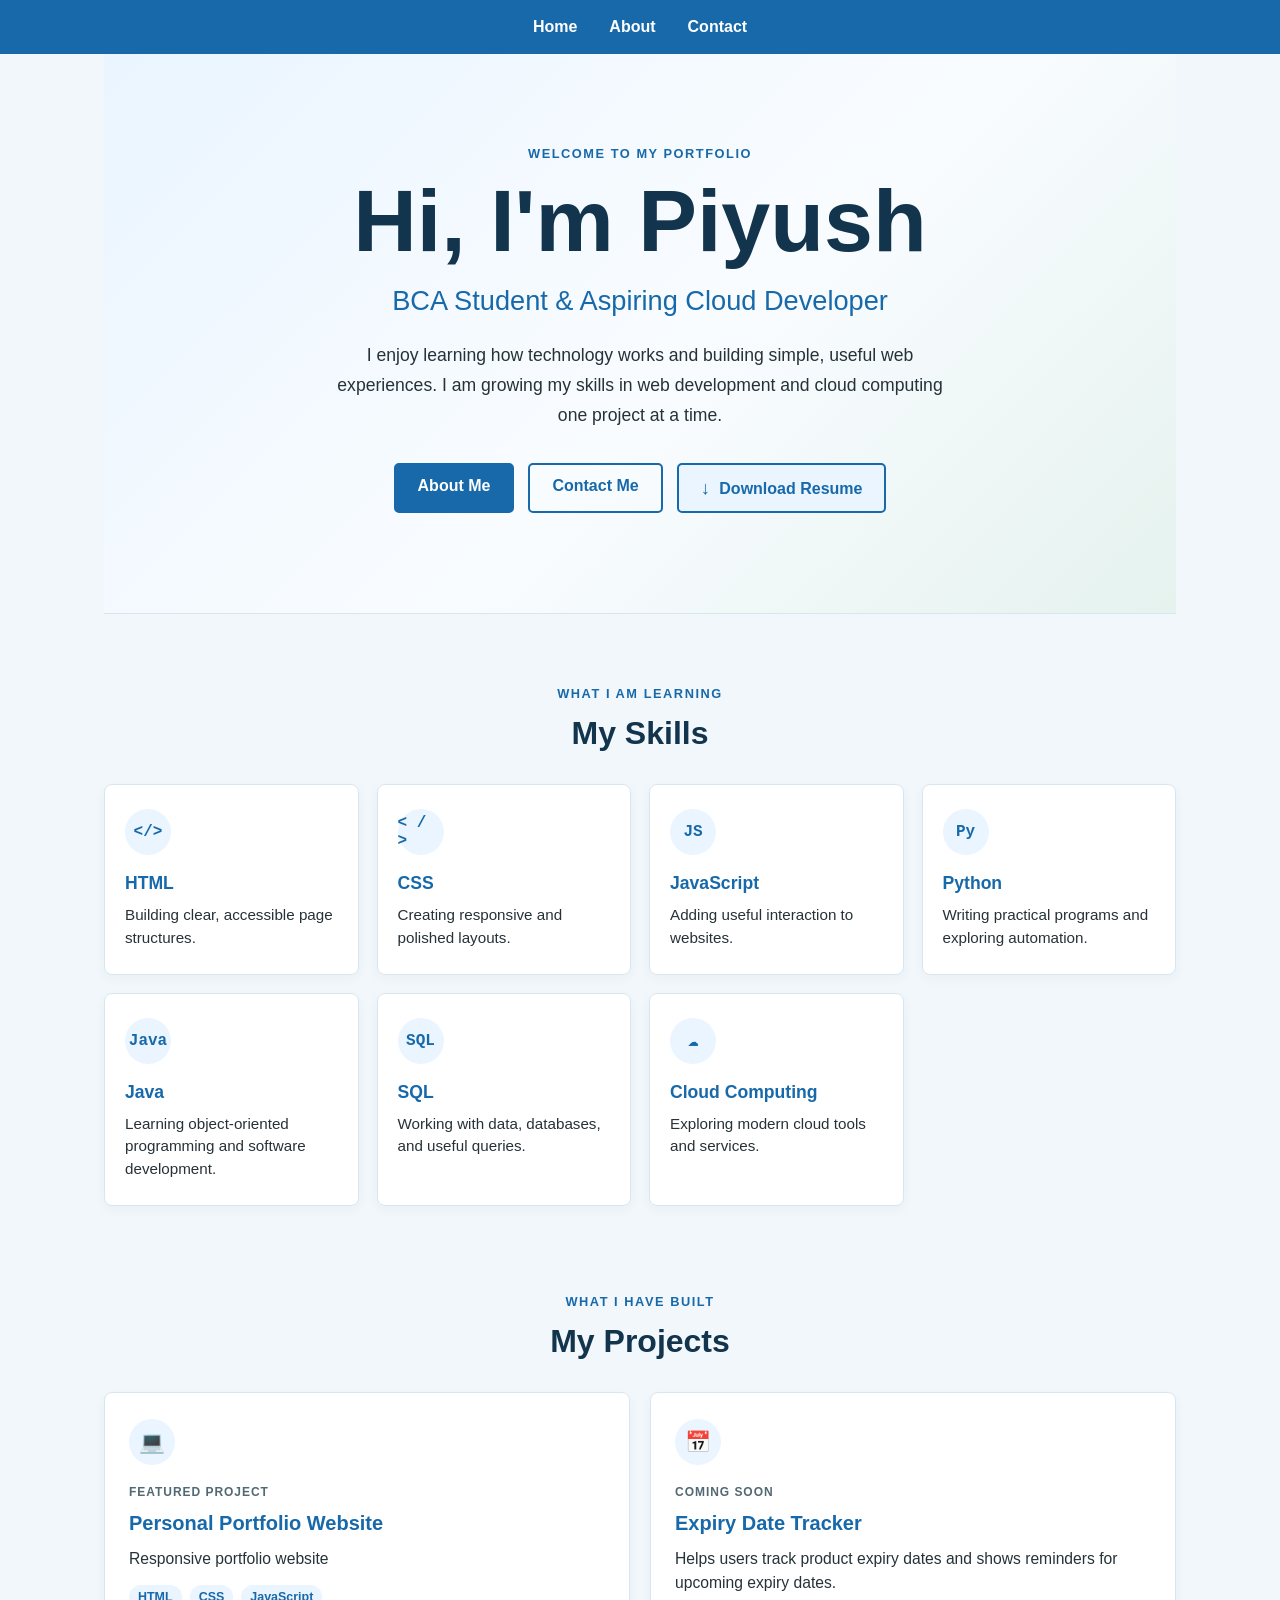
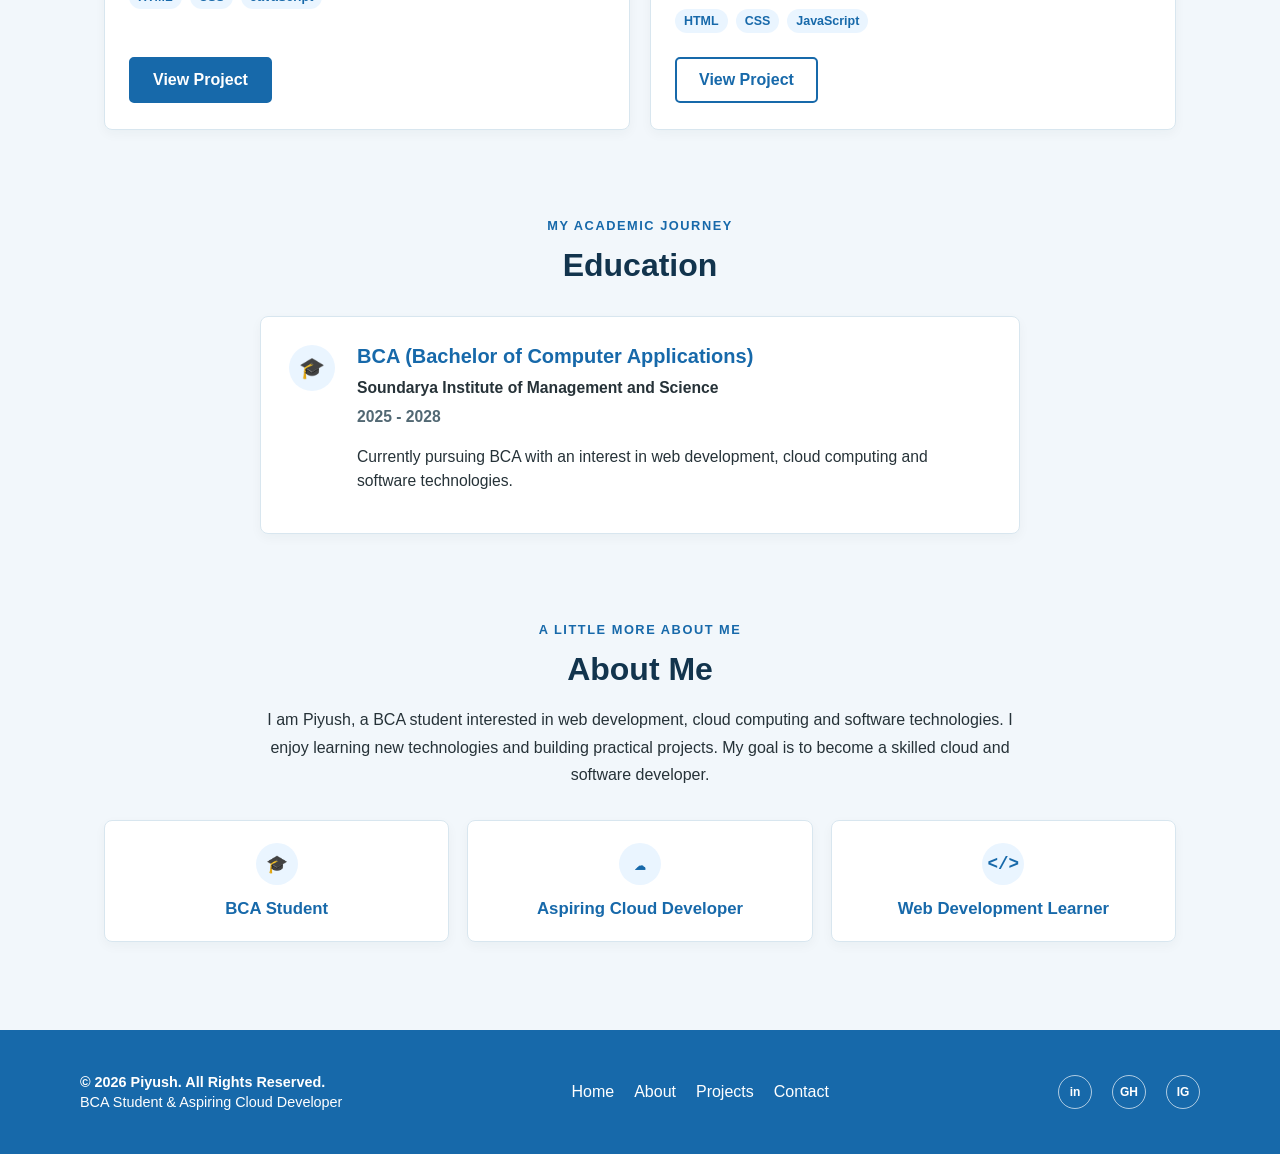
==== index.html @ 23864f01 "Add files via upload" ====
<!DOCTYPE html>
<html lang="en">
<head>
	<meta charset="UTF-8">
	<meta name="viewport" content="width=device-width, initial-scale=1.0">
	<title>Piyush | Cloud Developer</title>
	<link rel="stylesheet" href="style.css">
</head>
<body>
	<nav>
		<a href="index.html">Home</a>
		<a href="about.html">About</a>
		<a href="contact.html">Contact</a>
	</nav>

	<main>
		<section class="hero" aria-labelledby="hero-title">
			<div class="hero-content">
				<p class="eyebrow">Welcome to my portfolio</p>
				<h1 id="hero-title">Hi, I'm Piyush</h1>
				<h2>BCA Student &amp; Aspiring Cloud Developer</h2>
				<p class="intro">I enjoy learning how technology works and building simple, useful web experiences. I am growing my skills in web development and cloud computing one project at a time.</p>
				<div class="hero-actions">
					<a class="button button-primary" href="about.html">About Me</a>
					<a class="button button-secondary" href="contact.html">Contact Me</a>
					<a class="button button-resume" href="Piyush_Resume.pdf" download><span class="download-icon" aria-hidden="true">&#8595;</span> Download Resume</a>
				</div>
			</div>
		</section>

		<section class="skills" aria-labelledby="skills-title">
			<p class="eyebrow">What I am learning</p>
			<h2 id="skills-title">My Skills</h2>
			<div class="skills-grid">
				<div class="skill-card">
					<span class="skill-icon" aria-hidden="true">&lt;/&gt;</span>
					<h3>HTML</h3>
					<p>Building clear, accessible page structures.</p>
				</div>
				<div class="skill-card">
					<span class="skill-icon" aria-hidden="true">&lt; / &gt;</span>
					<h3>CSS</h3>
					<p>Creating responsive and polished layouts.</p>
				</div>
				<div class="skill-card">
					<span class="skill-icon" aria-hidden="true">JS</span>
					<h3>JavaScript</h3>
					<p>Adding useful interaction to websites.</p>
				</div>
				<div class="skill-card">
					<span class="skill-icon" aria-hidden="true">Py</span>
					<h3>Python</h3>
					<p>Writing practical programs and exploring automation.</p>
				</div>
				<div class="skill-card">
					<span class="skill-icon" aria-hidden="true">Java</span>
					<h3>Java</h3>
					<p>Learning object-oriented programming and software development.</p>
				</div>
				<div class="skill-card">
					<span class="skill-icon" aria-hidden="true">SQL</span>
					<h3>SQL</h3>
					<p>Working with data, databases, and useful queries.</p>
				</div>
				<div class="skill-card">
					<span class="skill-icon" aria-hidden="true">&#9729;</span>
					<h3>Cloud Computing</h3>
					<p>Exploring modern cloud tools and services.</p>
				</div>
			</div>
		</section>

		<section class="projects" aria-labelledby="projects-title">
			<p class="eyebrow">What I have built</p>
			<h2 id="projects-title">My Projects</h2>
			<div class="projects-grid">
				<article class="project-card">
					<div>
						<span class="project-icon" aria-hidden="true">&#128187;</span>
						<p class="project-label">Featured project</p>
						<h3>Personal Portfolio Website</h3>
						<p>Responsive portfolio website</p>
						<div class="project-tech" aria-label="Technologies used">
							<span>HTML</span>
							<span>CSS</span>
							<span>JavaScript</span>
						</div>
					</div>
					<button class="project-button button button-primary" type="button">View Project</button>
				</article>

				<article class="project-card">
					<div>
						<span class="project-icon" aria-hidden="true">&#128197;</span>
						<p class="project-label">Coming soon</p>
						<h3>Expiry Date Tracker</h3>
						<p>Helps users track product expiry dates and shows reminders for upcoming expiry dates.</p>
						<div class="project-tech" aria-label="Planned technologies">
							<span>HTML</span>
							<span>CSS</span>
							<span>JavaScript</span>
						</div>
					</div>
					<button class="project-button button button-secondary" type="button">View Project</button>
				</article>
			</div>
		</section>

		<section class="education" aria-labelledby="education-title">
			<p class="eyebrow">My academic journey</p>
			<h2 id="education-title">Education</h2>
			<article class="education-card">
				<span class="education-icon" aria-hidden="true">&#127891;</span>
				<div class="education-details">
					<h3>BCA (Bachelor of Computer Applications)</h3>
					<p class="education-institute">Soundarya Institute of Management and Science</p>
					<p class="education-years">2025 - 2028</p>
					<p>Currently pursuing BCA with an interest in web development, cloud computing and software technologies.</p>
				</div>
			</article>
		</section>

		<section class="about-section" aria-labelledby="about-title">
			<p class="eyebrow">A little more about me</p>
			<h2 id="about-title">About Me</h2>
			<p class="about-description">I am Piyush, a BCA student interested in web development, cloud computing and software technologies. I enjoy learning new technologies and building practical projects. My goal is to become a skilled cloud and software developer.</p>
			<div class="about-grid">
				<article class="about-card">
					<span class="about-icon" aria-hidden="true">&#127891;</span>
					<h3>BCA Student</h3>
				</article>
				<article class="about-card">
					<span class="about-icon" aria-hidden="true">&#9729;</span>
					<h3>Aspiring Cloud Developer</h3>
				</article>
				<article class="about-card">
					<span class="about-icon" aria-hidden="true">&lt;/&gt;</span>
					<h3>Web Development Learner</h3>
				</article>
			</div>
		</section>
	</main>
	<footer class="site-footer">
		<div class="footer-content">
			<div class="footer-intro">
				<p class="footer-copyright">&copy; 2026 Piyush. All Rights Reserved.</p>
				<p>BCA Student &amp; Aspiring Cloud Developer</p>
			</div>
			<div class="footer-links">
				<a href="index.html">Home</a>
				<a href="about.html">About</a>
				<a href="index.html#projects-title">Projects</a>
				<a href="contact.html">Contact</a>
			</div>
			<div class="social-links" aria-label="Social links">
				<a href="https://www.linkedin.com/in/piyush-kumar-singh-a8b28a37a?utm_source=share_via&amp;utm_content=profile&amp;utm_medium=member_android" target="_blank" rel="noopener noreferrer" aria-label="LinkedIn">in</a>
				<a href="https://github.com/" target="_blank" rel="noopener noreferrer" aria-label="GitHub">GH</a>
				<a href="https://www.instagram.com/" target="_blank" rel="noopener noreferrer" aria-label="Instagram">IG</a>
			</div>
		</div>
	</footer>
	<script src="script.js"></script>
</body>
</html>
---- style.css ----
*,
*::before,
*::after {
	box-sizing: border-box;
}

body {
	margin: 0;
	min-height: 100vh;
	overflow-x: hidden;
	background-color: #f2f7fb;
	font-family: Arial, sans-serif;
	color: #263238;
	text-align: center;
}

nav {
	display: flex;
	flex-wrap: wrap;
	justify-content: center;
	gap: 32px;
	padding: 18px;
	background-color: #1769aa;
}

nav a {
	color: white;
	text-decoration: none;
	font-weight: bold;
}

nav a:hover {
	text-decoration: underline;
}

h1 {
	margin-bottom: 12px;
	color: #1769aa;
	font-size: 2.2rem;
}

p {
	margin-bottom: 24px;
	font-size: 1.1rem;
}

button {
	padding: 10px 20px;
	border: none;
	border-radius: 5px;
	background-color: #1769aa;
	color: white;
	font-size: 1rem;
	cursor: pointer;
}

button:hover {
	background-color: #0d4f82;
}

main {
	max-width: 1120px;
	margin: 0 auto;
	padding: 0 24px;
}

.hero {
	box-sizing: border-box;
	min-height: 560px;
	display: flex;
	align-items: center;
	justify-content: center;
	padding: 72px 24px 80px;
	background: linear-gradient(135deg, #eaf5ff 0%, #f9fcff 55%, #e5f2ee 100%);
	border-bottom: 1px solid #d8e6ef;
	animation: fade-in 700ms ease-out both;
}

.hero-content {
	width: 100%;
	max-width: 760px;
}

.eyebrow {
	margin: 0 0 14px;
	color: #1769aa;
	font-size: 0.8rem;
	font-weight: bold;
	letter-spacing: 0.12em;
	text-transform: uppercase;
}

.hero h1 {
	margin: 0;
	color: #12344d;
	font-size: clamp(2.8rem, 7vw, 5.5rem);
	line-height: 1.05;
}

.hero h2 {
	margin: 18px 0 0;
	color: #1769aa;
	font-size: clamp(1.2rem, 2.5vw, 1.7rem);
	font-weight: normal;
}

.hero .intro {
	max-width: 620px;
	margin: 24px auto 0;
	font-size: 1.1rem;
	line-height: 1.7;
}

.hero-actions {
	display: flex;
	justify-content: center;
	gap: 14px;
	margin-top: 32px;
}

.button {
	display: inline-block;
	padding: 12px 22px;
	border: 2px solid #1769aa;
	border-radius: 5px;
	font-size: 1rem;
	font-weight: bold;
	text-decoration: none;
	transition: background-color 180ms ease, color 180ms ease, transform 180ms ease;
}

.button:hover {
	transform: translateY(-3px);
}

.button-primary {
	background-color: #1769aa;
	color: white;
}

.button-primary:hover {
	background-color: #0d4f82;
}

.button-secondary {
	background-color: transparent;
	color: #1769aa;
}

.button-secondary:hover {
	background-color: #1769aa;
	color: white;
}

.button-resume {
	background-color: #eaf5ff;
	color: #1769aa;
}

.button-resume:hover {
	background-color: #d5eafa;
}

.download-icon {
	margin-right: 5px;
	font-size: 1.15rem;
}

.skills {
	padding: 72px 0 88px;
	animation: fade-in 700ms 150ms ease-out both;
}

.skills > .eyebrow,
.skills > h2 {
	text-align: center;
}

.skills h2 {
	margin: 0 0 32px;
	color: #12344d;
	font-size: 2rem;
}

.skills-grid {
	display: grid;
	grid-template-columns: repeat(auto-fit, minmax(210px, 1fr));
	gap: 18px;
}

.skill-card {
	min-height: 190px;
	padding: 24px 20px;
	background-color: white;
	border: 1px solid #d8e6ef;
	border-radius: 8px;
	text-align: left;
	box-shadow: 0 4px 12px rgba(38, 50, 56, 0.04);
	transition: transform 180ms ease, box-shadow 180ms ease, border-color 180ms ease;
}

.skill-card:hover {
	transform: translateY(-5px);
	box-shadow: 0 10px 24px rgba(38, 50, 56, 0.1);
	border-color: #8bb9d6;
}

.skill-card:focus-within {
	outline: 3px solid rgba(23, 105, 170, 0.2);
	outline-offset: 3px;
}

.skill-icon {
	display: inline-flex;
	align-items: center;
	justify-content: center;
	width: 46px;
	height: 46px;
	margin-bottom: 18px;
	border-radius: 50%;
	background-color: #eaf5ff;
	color: #1769aa;
	font-family: monospace;
	font-size: 1rem;
	font-weight: bold;
}

.skill-card h3 {
	margin: 0 0 10px;
	color: #1769aa;
	font-size: 1.1rem;
}

.skill-card p {
	margin: 0;
	font-size: 0.95rem;
	line-height: 1.5;
}

.projects {
	padding: 0 0 88px;
	animation: fade-in 700ms 300ms ease-out both;
}

.projects > .eyebrow,
.projects > h2 {
	text-align: center;
}

.projects h2 {
	margin: 0 0 32px;
	color: #12344d;
	font-size: 2rem;
}

.projects-grid {
	display: grid;
	grid-template-columns: repeat(auto-fit, minmax(280px, 1fr));
	gap: 20px;
}

.project-card {
	display: flex;
	min-height: 290px;
	box-sizing: border-box;
	flex-direction: column;
	justify-content: space-between;
	padding: 26px 24px;
	background-color: white;
	border: 1px solid #d8e6ef;
	border-radius: 8px;
	text-align: left;
	box-shadow: 0 4px 12px rgba(38, 50, 56, 0.04);
	transition: transform 180ms ease, box-shadow 180ms ease, border-color 180ms ease;
}

.project-card:hover {
	transform: translateY(-5px);
	box-shadow: 0 10px 24px rgba(38, 50, 56, 0.1);
	border-color: #8bb9d6;
}

.project-icon {
	display: inline-flex;
	align-items: center;
	justify-content: center;
	width: 46px;
	height: 46px;
	margin-bottom: 18px;
	border-radius: 50%;
	background-color: #eaf5ff;
	font-size: 1.3rem;
}

.project-label {
	margin: 0 0 10px !important;
	color: #526873;
	font-size: 0.75rem !important;
	font-weight: bold;
	letter-spacing: 0.08em;
	text-transform: uppercase;
}

.project-card h3 {
	margin: 0 0 12px;
	color: #1769aa;
	font-size: 1.25rem;
}

.project-card p {
	margin: 0 0 14px;
	font-size: 0.98rem;
	line-height: 1.55;
}

.project-card .project-tech {
	display: flex;
	flex-wrap: wrap;
	gap: 8px;
	margin: 0 0 24px;
}

.project-tech span {
	padding: 5px 9px;
	background-color: #eaf5ff;
	border-radius: 999px;
	color: #1769aa;
	font-size: 0.78rem;
	font-weight: bold;
}

.project-button {
	align-self: flex-start;
}

.project-button.button-secondary:hover {
	background-color: #1769aa;
	color: white;
}

.education {
	padding: 0 0 88px;
	animation: fade-in 700ms 450ms ease-out both;
}

.education > .eyebrow,
.education > h2 {
	text-align: center;
}

.education h2 {
	margin: 0 0 32px;
	color: #12344d;
	font-size: 2rem;
}

.education-card {
	display: flex;
	align-items: flex-start;
	gap: 22px;
	box-sizing: border-box;
	width: min(100%, 760px);
	margin: 0 auto;
	padding: 28px;
	background-color: white;
	border: 1px solid #d8e6ef;
	border-radius: 8px;
	text-align: left;
	box-shadow: 0 4px 12px rgba(38, 50, 56, 0.04);
	transition: transform 180ms ease, box-shadow 180ms ease, border-color 180ms ease;
}

.education-card:hover {
	transform: translateY(-5px);
	box-shadow: 0 10px 24px rgba(38, 50, 56, 0.1);
	border-color: #8bb9d6;
}

.education-icon {
	display: inline-flex;
	align-items: center;
	justify-content: center;
	flex: 0 0 46px;
	width: 46px;
	height: 46px;
	border-radius: 50%;
	background-color: #eaf5ff;
	font-size: 1.3rem;
}

.education-card h3 {
	margin: 0 0 8px;
	color: #1769aa;
	font-size: 1.25rem;
}

.education-card p {
	margin: 0 0 12px;
	font-size: 0.98rem;
	line-height: 1.55;
}

.education-card .education-institute {
	margin-bottom: 4px;
	font-weight: bold;
}

.education-card .education-years {
	margin-bottom: 16px;
	color: #526873;
	font-weight: bold;
}

.about-section {
	padding: 0 0 88px;
	animation: fade-in 700ms 600ms ease-out both;
}

.about-section > .eyebrow,
.about-section > h2 {
	text-align: center;
}

.about-section h2 {
	margin: 0 0 18px;
	color: #12344d;
	font-size: 2rem;
}

.about-description {
	max-width: 780px;
	margin: 0 auto 32px;
	font-size: 1rem;
	line-height: 1.7;
	text-align: center;
}

.about-grid {
	display: grid;
	grid-template-columns: repeat(3, 1fr);
	gap: 18px;
}

.about-card {
	padding: 22px 20px;
	background-color: white;
	border: 1px solid #d8e6ef;
	border-radius: 8px;
	text-align: center;
	box-shadow: 0 4px 12px rgba(38, 50, 56, 0.04);
	transition: transform 180ms ease, box-shadow 180ms ease, border-color 180ms ease;
}

.about-card:hover {
	transform: translateY(-4px);
	box-shadow: 0 10px 24px rgba(38, 50, 56, 0.1);
	border-color: #8bb9d6;
}

.about-icon {
	display: inline-flex;
	align-items: center;
	justify-content: center;
	width: 42px;
	height: 42px;
	margin-bottom: 14px;
	border-radius: 50%;
	background-color: #eaf5ff;
	color: #1769aa;
	font-family: monospace;
	font-size: 1.1rem;
	font-weight: bold;
}

.about-card h3 {
	margin: 0;
	color: #1769aa;
	font-size: 1.05rem;
}

@keyframes fade-in {
	from {
		opacity: 0;
		transform: translateY(18px);
	}
	to {
		opacity: 1;
		transform: translateY(0);
	}
}

.contact-form {
	box-sizing: border-box;
	width: min(90%, 500px);
	margin: 0 auto 40px;
	padding: 24px;
	background-color: white;
	border-radius: 8px;
	text-align: left;
}

.form-field {
	margin-bottom: 18px;
}

label {
	display: block;
	margin-bottom: 6px;
	font-weight: bold;
}

input,
textarea {
	box-sizing: border-box;
	width: 100%;
	padding: 10px;
	border: 1px solid #b8c7d1;
	border-radius: 4px;
	font: inherit;
}

textarea {
	resize: vertical;
}

.contact-form button {
	width: 100%;
}

.form-message {
	margin: 16px 0 0;
	font-size: 0.95rem;
	line-height: 1.4;
}

.form-error {
	color: #b42318;
}

.form-success {
	color: #18794e;
}

.expiry-main {
	padding-top: 56px;
	padding-bottom: 72px;
}

.expiry-header {
	margin-bottom: 28px;
	text-align: center;
}

.expiry-header h1 {
	margin-bottom: 10px;
}

.expiry-header p {
	margin-bottom: 0;
}

.expiry-dashboard {
	display: grid;
	grid-template-columns: repeat(3, 1fr);
	gap: 16px;
	margin-bottom: 28px;
}

.dashboard-card {
	display: flex;
	min-height: 100px;
	box-sizing: border-box;
	flex-direction: column;
	justify-content: center;
	padding: 18px;
	background-color: white;
	border: 1px solid #b8dfc9;
	border-radius: 8px;
	text-align: left;
	box-shadow: 0 4px 12px rgba(38, 50, 56, 0.04);
}

.dashboard-label {
	margin-bottom: 8px;
	color: #526873;
	font-size: 0.9rem;
	font-weight: bold;
}

.dashboard-card strong {
	color: #18794e;
	font-size: 2rem;
}

.dashboard-soon {
	border-color: #f0c78c;
}

.dashboard-soon strong {
	color: #a15c00;
}

.dashboard-expired {
	border-color: #efb2ad;
}

.dashboard-expired strong {
	color: #b42318;
}

.expiry-form {
	margin-bottom: 34px;
}

.expiry-list {
	display: grid;
	gap: 16px;
}

#productList {
	display: grid;
	gap: 16px;
}

.expiry-list h2 {
	margin: 0;
	color: #12344d;
	font-size: 1.5rem;
	text-align: left;
}

.list-heading {
	display: flex;
	align-items: center;
	justify-content: space-between;
	gap: 18px;
	margin-bottom: 16px;
}

.search-label {
	position: absolute;
	width: 1px;
	height: 1px;
	overflow: hidden;
	clip: rect(0, 0, 0, 0);
	white-space: nowrap;
}

.product-search {
	width: min(100%, 280px);
	padding: 10px 12px;
	border: 1px solid #b8c7d1;
	border-radius: 4px;
	font: inherit;
}

.product-search:focus {
	border-color: #1769aa;
	outline: 3px solid rgba(23, 105, 170, 0.15);
}

.expiry-item {
	display: flex;
	align-items: center;
	justify-content: space-between;
	gap: 18px;
	padding: 20px;
	background-color: white;
	border: 1px solid #d8e6ef;
	border-radius: 8px;
	text-align: left;
	box-shadow: 0 4px 12px rgba(38, 50, 56, 0.04);
}

.expiry-item h3 {
	margin: 0 0 8px;
	color: #1769aa;
	font-size: 1.1rem;
}

.expiry-details {
	min-width: 0;
}

.expiry-item p {
	margin: 0;
	font-size: 0.95rem;
}

.expiry-item .days-remaining {
	margin-top: 6px;
	color: #526873;
	font-size: 0.9rem;
}

.expiry-status {
	margin-left: auto !important;
	padding: 6px 10px;
	border-radius: 999px;
	font-weight: bold;
	white-space: nowrap;
}

.status-safe {
	background-color: #e4f5eb;
	color: #18794e;
}

.status-soon {
	background-color: #fff1d9;
	color: #a15c00;
}

.status-expired {
	background-color: #fff1f0;
	color: #b42318;
}

.delete-button {
	padding: 8px 12px;
	background-color: transparent;
	border: 1px solid #b42318;
	border-radius: 4px;
	color: #b42318;
	font-size: 0.9rem;
	cursor: pointer;
}

.delete-button:hover {
	background-color: #fff1f0;
}

.empty-list {
	padding: 20px;
	background-color: white;
	border: 1px dashed #b8c7d1;
	border-radius: 8px;
}

.site-footer {
	padding: 40px 24px;
	background-color: #1769aa;
	color: white;
	text-align: center;
}

.footer-content {
	display: flex;
	max-width: 1120px;
	margin: 0 auto;
	align-items: center;
	justify-content: space-between;
	gap: 28px;
}

.footer-intro {
	text-align: left;
}

.footer-intro p {
	margin: 4px 0;
	font-size: 0.9rem;
}

.footer-copyright {
	font-weight: bold;
}

.footer-links,
.social-links {
	display: flex;
	flex-wrap: wrap;
	align-items: center;
	justify-content: center;
	gap: 20px;
}

.site-footer a {
	color: white;
	text-decoration: none;
	transition: color 180ms ease, opacity 180ms ease, transform 180ms ease;
}

.site-footer a:hover {
	color: #cce8fa;
	opacity: 0.85;
	transform: translateY(-2px);
}

.social-links a {
	display: inline-flex;
	width: 34px;
	height: 34px;
	align-items: center;
	justify-content: center;
	border: 1px solid rgba(255, 255, 255, 0.65);
	border-radius: 50%;
	font-size: 0.75rem;
	font-weight: bold;
}

@media (max-width: 900px) {
	main {
		padding-right: 20px;
		padding-left: 20px;
	}

	.hero {
		min-height: 500px;
		padding-top: 64px;
		padding-bottom: 68px;
	}

	.skills-grid,
	.about-grid {
		grid-template-columns: repeat(2, minmax(0, 1fr));
	}

	.projects-grid {
		grid-template-columns: repeat(2, minmax(0, 1fr));
	}

	.footer-content {
		flex-wrap: wrap;
		justify-content: center;
	}

	.footer-intro {
		width: 100%;
		text-align: center;
	}
}

@media (max-width: 600px) {
	nav {
	gap: 10px 18px;
	padding: 14px 16px;
	}

	main {
		padding: 0 16px;
	}

	h1 {
		font-size: 1.9rem;
	}

	p {
		font-size: 1rem;
	}

	.hero {
		min-height: 500px;
		padding: 56px 16px 64px;
	}

	.hero h1 {
		font-size: clamp(2rem, 10vw, 3rem);
		white-space: nowrap;
	}

	.hero h2 {
		font-size: 1.15rem;
		line-height: 1.4;
	}

	.hero .intro {
		font-size: 1rem;
		line-height: 1.6;
	}

	.hero-actions {
		flex-direction: column;
		align-items: stretch;
	}

	.hero-actions .button {
		width: 100%;
	}

	.skills {
		padding: 56px 0 64px;
	}

	.skills-grid {
		grid-template-columns: 1fr;
	}

	.projects {
		padding-bottom: 64px;
	}

	.projects-grid {
		grid-template-columns: 1fr;
	}

	.project-card,
	.education-card,
	.about-card {
		padding: 22px 18px;
	}

	.education {
		padding-bottom: 64px;
	}

	.education-card {
		flex-direction: column;
		gap: 16px;
		padding: 22px;
	}

	.about-section {
		padding-bottom: 64px;
	}

	.about-grid {
		grid-template-columns: 1fr;
	}

	.site-footer {
		padding: 32px 18px;
	}

	.footer-content {
		flex-direction: column;
		gap: 22px;
	}

	.footer-intro {
		text-align: center;
	}

	.footer-links {
		flex-wrap: wrap;
		gap: 14px 20px;
	}

	.contact-form {
	padding: 18px;
	}

	.expiry-dashboard {
		grid-template-columns: 1fr;
	}

	.expiry-main {
		padding-top: 40px;
		padding-bottom: 56px;
	}

	.expiry-item {
		align-items: flex-start;
		flex-direction: column;
		gap: 12px;
	}

	.list-heading {
		align-items: stretch;
		flex-direction: column;
		gap: 12px;
	}

	.product-search {
		width: 100%;
	}

	.footer-links,
	.social-links {
		gap: 14px 18px;
	}

	.expiry-status {
		margin-left: 0 !important;
	}

	.delete-button {
		width: 100%;
	}
}
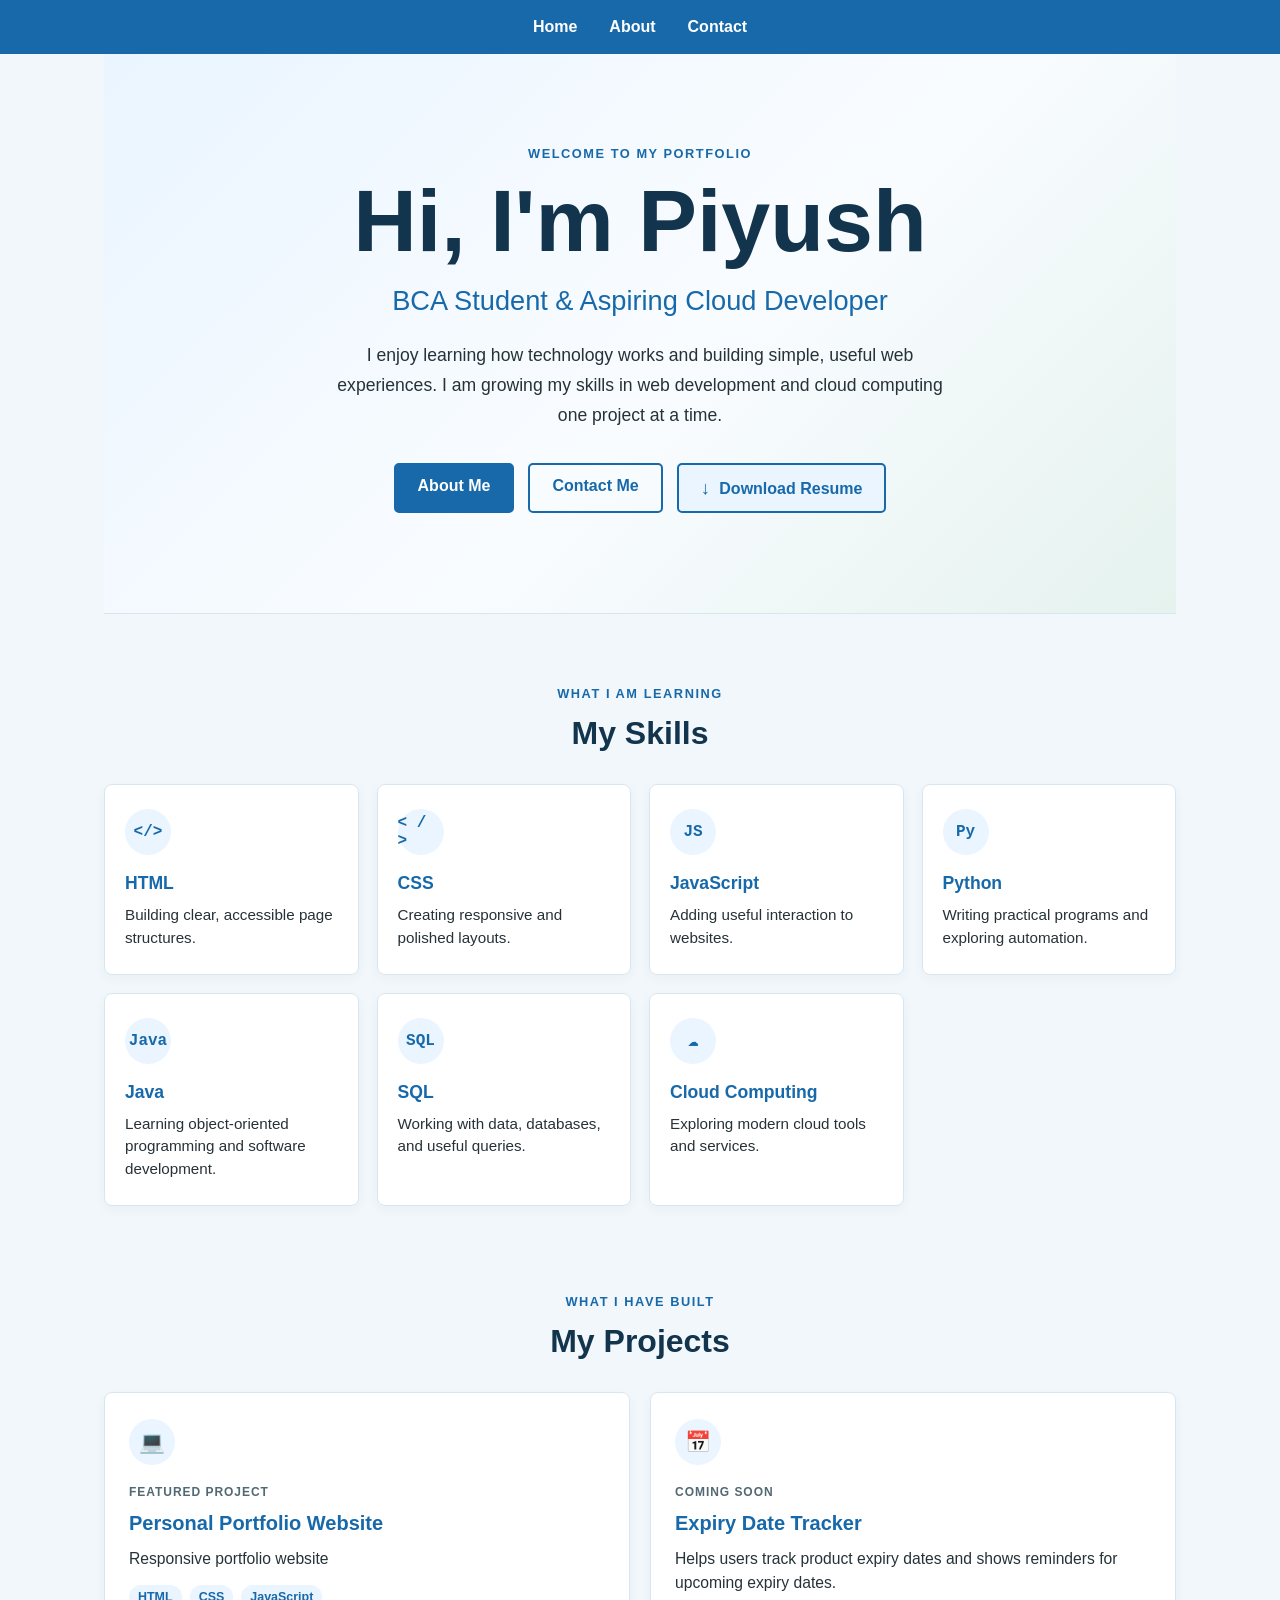
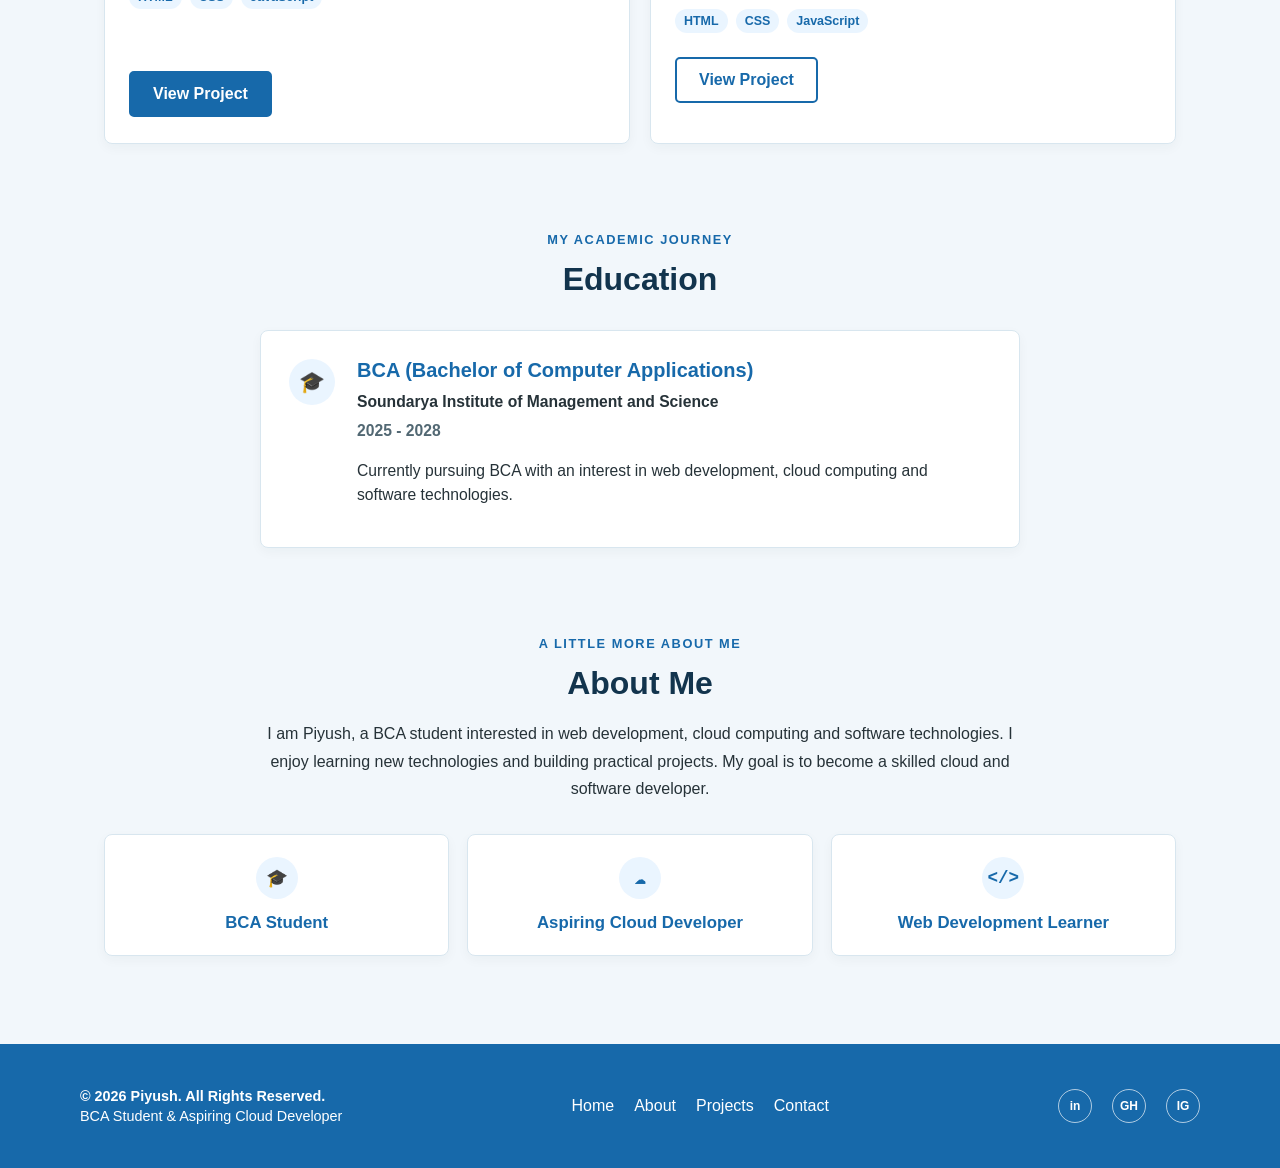
==== commit 0db7b828: "Add files via upload" ====
--- a/index.html
+++ b/index.html
@@ -86,7 +86,7 @@
 							<span>JavaScript</span>
 						</div>
 					</div>
-					<button class="project-button button button-primary" type="button">View Project</button>
+					<a class="project-button button button-primary" href="https://piyushkrsingh99317-beep.github.io/Piyush-portfolio/" target="_blank" rel="noopener noreferrer">View Project</a>
 				</article>
 
 				<article class="project-card">
@@ -101,7 +101,8 @@
 							<span>JavaScript</span>
 						</div>
 					</div>
-					<button class="project-button button button-secondary" type="button">View Project</button>
+					<button id="trackerButton" class="project-button button button-secondary" type="button">View Project</button>
+					<p id="trackerMessage" class="form-message project-message" role="status" aria-live="polite"></p>
 				</article>
 			</div>
 		</section>
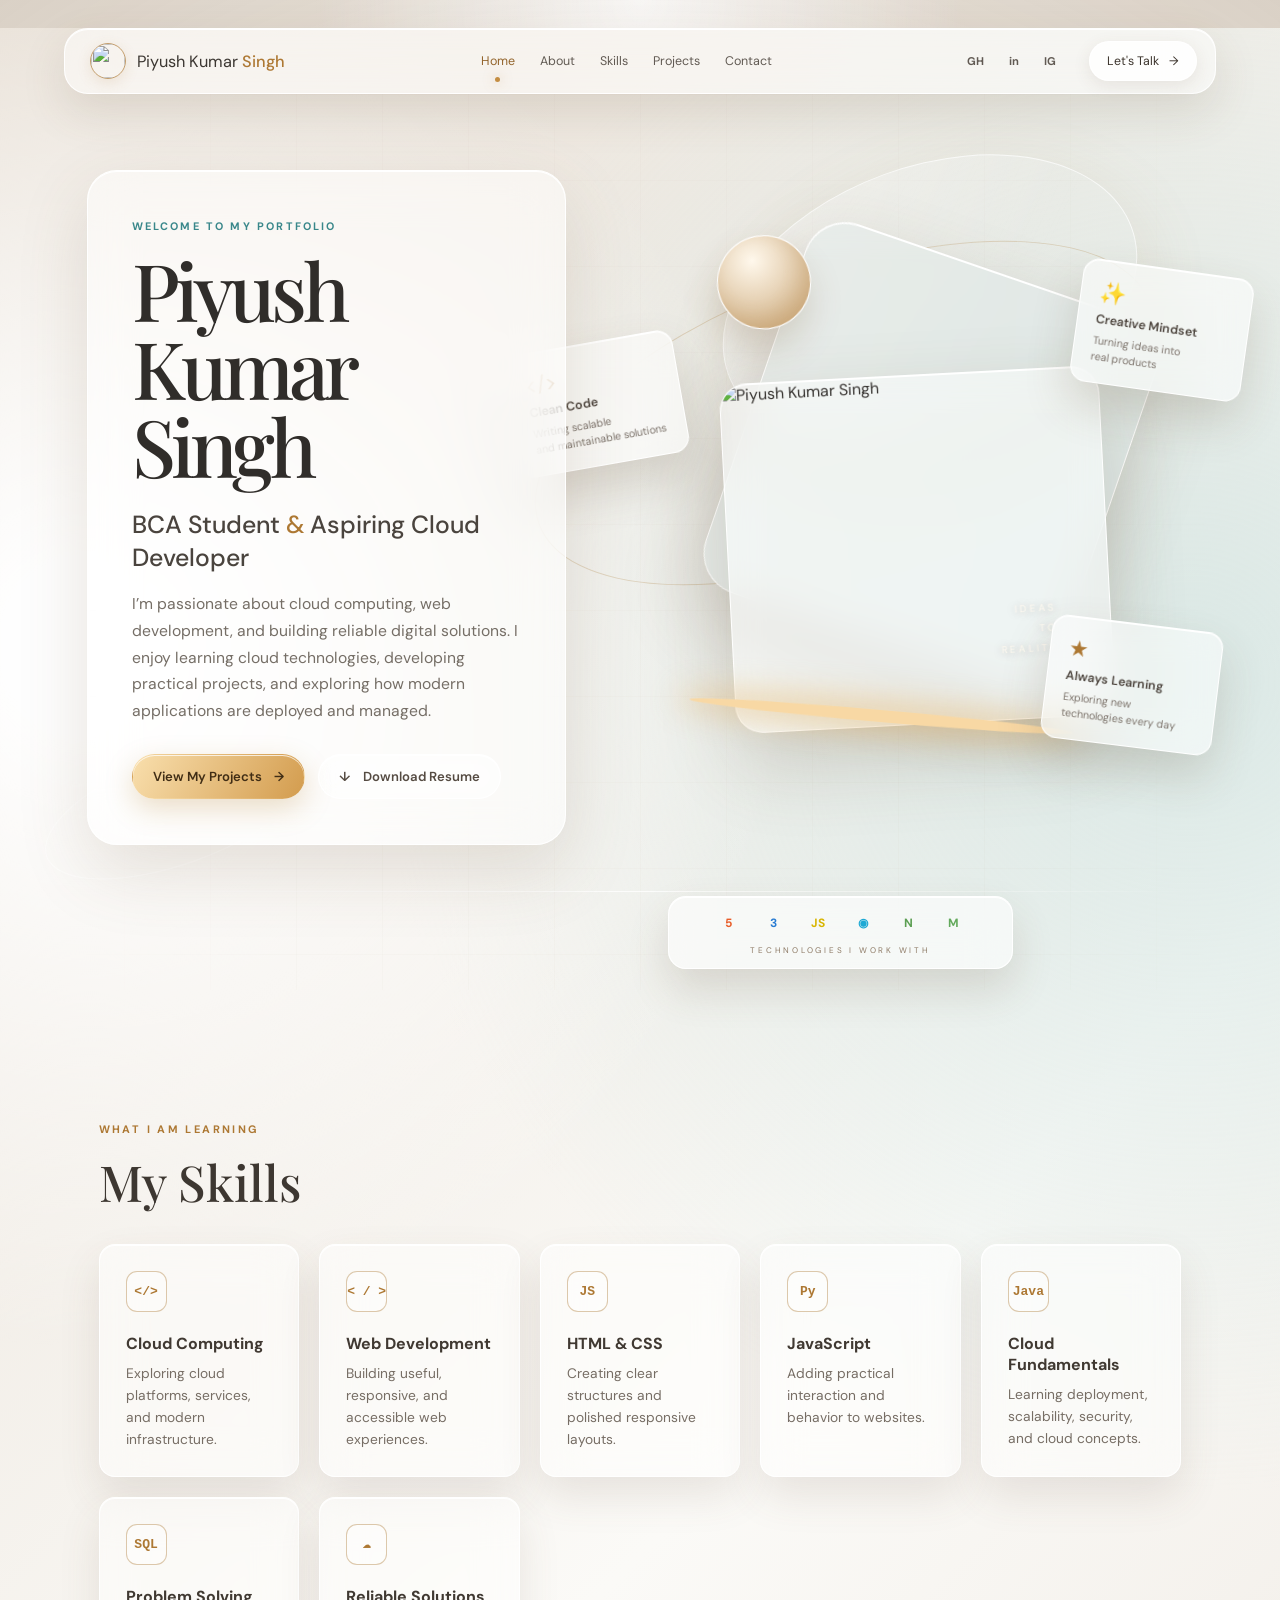
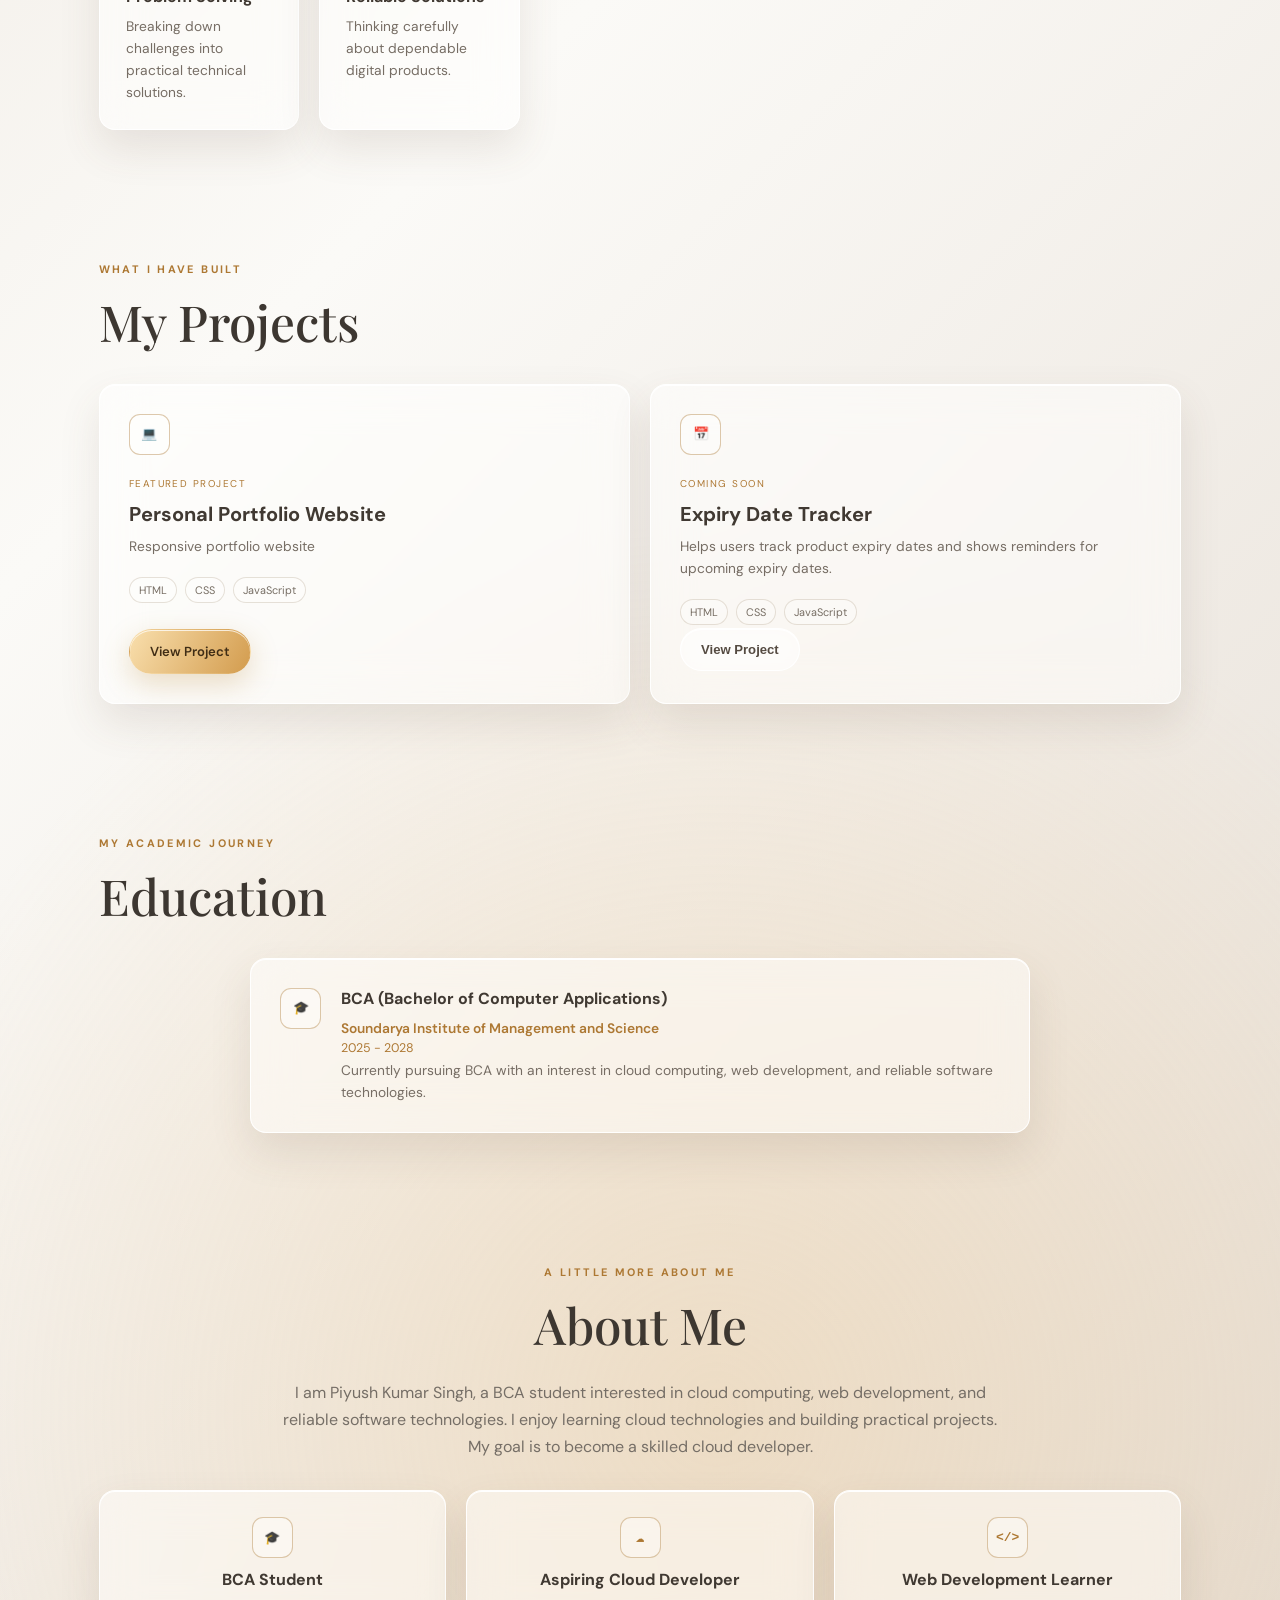
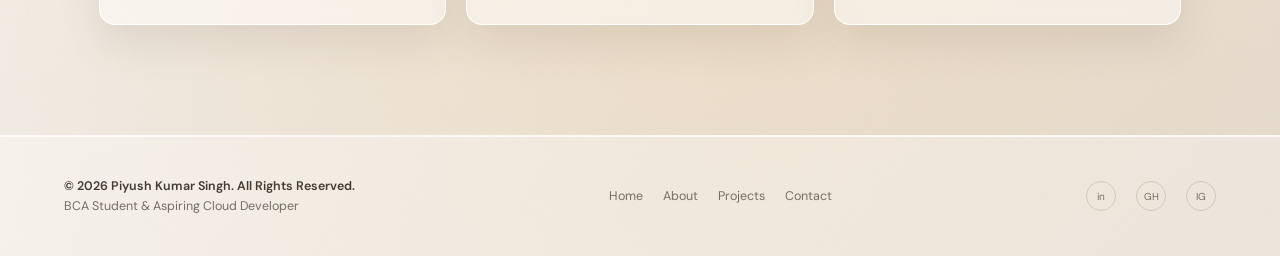
==== commit 8606610c: "Add files via upload" ====
--- a/index.html
+++ b/index.html
@@ -3,28 +3,56 @@
 <head>
 	<meta charset="UTF-8">
 	<meta name="viewport" content="width=device-width, initial-scale=1.0">
-	<title>Piyush | Cloud Developer</title>
-	<link rel="stylesheet" href="style.css">
+	<title>Piyush Kumar Singh | Cloud Developer</title>
+	<link rel="stylesheet" href="style.css?v=20260915">
 </head>
 <body>
-	<nav>
-		<a href="index.html">Home</a>
-		<a href="about.html">About</a>
-		<a href="contact.html">Contact</a>
+	<nav class="site-nav" aria-label="Primary navigation">
+		<a class="brand" href="index.html" aria-label="Piyush Kumar Singh home"><span class="brand-mark"><img src="images/piyush.jpg.png" alt=""></span><span>Piyush Kumar <strong>Singh</strong></span></a>
+		<div class="nav-links">
+			<a class="active" href="#home">Home</a>
+			<a href="#about-title">About</a>
+			<a href="#skills-title">Skills</a>
+			<a href="#projects-title">Projects</a>
+			<a href="contact.html">Contact</a>
+		</div>
+		<div class="nav-actions">
+			<a class="social-icon" href="https://github.com/" target="_blank" rel="noopener noreferrer" aria-label="GitHub">GH</a>
+			<a class="social-icon" href="https://www.linkedin.com/in/piyush-kumar-singh-a8b28a37a?utm_source=share_via&amp;utm_content=profile&amp;utm_medium=member_android" target="_blank" rel="noopener noreferrer" aria-label="LinkedIn">in</a>
+			<a class="social-icon" href="https://www.instagram.com/" target="_blank" rel="noopener noreferrer" aria-label="Instagram">IG</a>
+			<a class="nav-cta" href="contact.html">Let's Talk <span aria-hidden="true">&#8594;</span></a>
+		</div>
 	</nav>
 
-	<main>
+	<main id="home">
 		<section class="hero" aria-labelledby="hero-title">
+			<div class="hero-orbit orbit-one" aria-hidden="true"></div>
+			<div class="hero-orbit orbit-two" aria-hidden="true"></div>
+			<div class="hero-grid" aria-hidden="true"></div>
 			<div class="hero-content">
-				<p class="eyebrow">Welcome to my portfolio</p>
-				<h1 id="hero-title">Hi, I'm Piyush</h1>
-				<h2>BCA Student &amp; Aspiring Cloud Developer</h2>
-				<p class="intro">I enjoy learning how technology works and building simple, useful web experiences. I am growing my skills in web development and cloud computing one project at a time.</p>
+				<div class="hello-badge">WELCOME TO MY PORTFOLIO</div>
+				<h1 id="hero-title">Piyush Kumar Singh</h1>
+				<h2>BCA Student <span>&amp;</span> Aspiring Cloud Developer</h2>
+				<p class="intro">I’m passionate about cloud computing, web development, and building reliable digital solutions. I enjoy learning cloud technologies, developing practical projects, and exploring how modern applications are deployed and managed.</p>
 				<div class="hero-actions">
-					<a class="button button-primary" href="about.html">About Me</a>
-					<a class="button button-secondary" href="contact.html">Contact Me</a>
-					<a class="button button-resume" href="Piyush_Resume.pdf" download><span class="download-icon" aria-hidden="true">&#8595;</span> Download Resume</a>
+					<a class="button button-primary" href="index.html">View My Projects <span aria-hidden="true">&#8594;</span></a>
+					<a class="button button-secondary" href="Piyush_Resume.pdf" download><span class="download-icon" aria-hidden="true">&#8595;</span> Download Resume</a>
 				</div>
+			</div>
+			<div class="hero-visual" aria-label="Piyush Kumar Singh profile photo">
+				<div class="abstract-frame">
+					<div class="abstract-panel panel-back"></div>
+					<div class="abstract-panel panel-front"><img class="profile-photo" src="images/piyush.jpg.png" alt="Piyush Kumar Singh"><span class="abstract-caption">Ideas<br>to<br>reality</span></div>
+					<div class="abstract-orb"></div>
+					<div class="abstract-glow"></div>
+				</div>
+				<div class="floating-card card-code"><span class="card-symbol">&lt;/&gt;</span><strong>Clean Code</strong><small>Writing scalable<br>and maintainable solutions</small></div>
+				<div class="floating-card card-mindset"><span class="card-symbol">&#10024;</span><strong>Creative Mindset</strong><small>Turning ideas into<br>real products</small></div>
+				<div class="floating-card card-learning"><span class="card-symbol">&#9733;</span><strong>Always Learning</strong><small>Exploring new<br>technologies every day</small></div>
+			</div>
+			<div class="tech-capsule" aria-label="Technologies I work with">
+				<div class="tech-items"><span class="tech-html">5</span><span class="tech-css">3</span><span class="tech-js">JS</span><span class="tech-react">&#9673;</span><span class="tech-node">N</span><span class="tech-mongo">M</span></div>
+				<span>Technologies I work with</span>
 			</div>
 		</section>
 
@@ -34,38 +62,38 @@
 			<div class="skills-grid">
 				<div class="skill-card">
 					<span class="skill-icon" aria-hidden="true">&lt;/&gt;</span>
-					<h3>HTML</h3>
-					<p>Building clear, accessible page structures.</p>
+					<h3>Cloud Computing</h3>
+					<p>Exploring cloud platforms, services, and modern infrastructure.</p>
 				</div>
 				<div class="skill-card">
 					<span class="skill-icon" aria-hidden="true">&lt; / &gt;</span>
-					<h3>CSS</h3>
-					<p>Creating responsive and polished layouts.</p>
+					<h3>Web Development</h3>
+					<p>Building useful, responsive, and accessible web experiences.</p>
 				</div>
 				<div class="skill-card">
 					<span class="skill-icon" aria-hidden="true">JS</span>
-					<h3>JavaScript</h3>
-					<p>Adding useful interaction to websites.</p>
+					<h3>HTML &amp; CSS</h3>
+					<p>Creating clear structures and polished responsive layouts.</p>
 				</div>
 				<div class="skill-card">
 					<span class="skill-icon" aria-hidden="true">Py</span>
-					<h3>Python</h3>
-					<p>Writing practical programs and exploring automation.</p>
+					<h3>JavaScript</h3>
+					<p>Adding practical interaction and behavior to websites.</p>
 				</div>
 				<div class="skill-card">
 					<span class="skill-icon" aria-hidden="true">Java</span>
-					<h3>Java</h3>
-					<p>Learning object-oriented programming and software development.</p>
+					<h3>Cloud Fundamentals</h3>
+					<p>Learning deployment, scalability, security, and cloud concepts.</p>
 				</div>
 				<div class="skill-card">
 					<span class="skill-icon" aria-hidden="true">SQL</span>
-					<h3>SQL</h3>
-					<p>Working with data, databases, and useful queries.</p>
+					<h3>Problem Solving</h3>
+					<p>Breaking down challenges into practical technical solutions.</p>
 				</div>
 				<div class="skill-card">
 					<span class="skill-icon" aria-hidden="true">&#9729;</span>
-					<h3>Cloud Computing</h3>
-					<p>Exploring modern cloud tools and services.</p>
+					<h3>Reliable Solutions</h3>
+					<p>Thinking carefully about dependable digital products.</p>
 				</div>
 			</div>
 		</section>
@@ -86,7 +114,7 @@
 							<span>JavaScript</span>
 						</div>
 					</div>
-					<a class="project-button button button-primary" href="https://piyushkrsingh99317-beep.github.io/Piyush-portfolio/" target="_blank" rel="noopener noreferrer">View Project</a>
+					<a class="project-button button button-primary" href="index.html" target="_blank" rel="noopener noreferrer">View Project</a>
 				</article>
 
 				<article class="project-card">
@@ -116,7 +144,7 @@
 					<h3>BCA (Bachelor of Computer Applications)</h3>
 					<p class="education-institute">Soundarya Institute of Management and Science</p>
 					<p class="education-years">2025 - 2028</p>
-					<p>Currently pursuing BCA with an interest in web development, cloud computing and software technologies.</p>
+					<p>Currently pursuing BCA with an interest in cloud computing, web development, and reliable software technologies.</p>
 				</div>
 			</article>
 		</section>
@@ -124,7 +152,7 @@
 		<section class="about-section" aria-labelledby="about-title">
 			<p class="eyebrow">A little more about me</p>
 			<h2 id="about-title">About Me</h2>
-			<p class="about-description">I am Piyush, a BCA student interested in web development, cloud computing and software technologies. I enjoy learning new technologies and building practical projects. My goal is to become a skilled cloud and software developer.</p>
+			<p class="about-description">I am Piyush Kumar Singh, a BCA student interested in cloud computing, web development, and reliable software technologies. I enjoy learning cloud technologies and building practical projects. My goal is to become a skilled cloud developer.</p>
 			<div class="about-grid">
 				<article class="about-card">
 					<span class="about-icon" aria-hidden="true">&#127891;</span>
@@ -144,7 +172,7 @@
 	<footer class="site-footer">
 		<div class="footer-content">
 			<div class="footer-intro">
-				<p class="footer-copyright">&copy; 2026 Piyush. All Rights Reserved.</p>
+				<p class="footer-copyright">&copy; 2026 Piyush Kumar Singh. All Rights Reserved.</p>
 				<p>BCA Student &amp; Aspiring Cloud Developer</p>
 			</div>
 			<div class="footer-links">
--- a/style.css
+++ b/style.css
@@ -1,980 +1,15 @@
-*,
-*::before,
-*::after {
-	box-sizing: border-box;
-}
-
-body {
-	margin: 0;
-	min-height: 100vh;
-	overflow-x: hidden;
-	background-color: #f2f7fb;
-	font-family: Arial, sans-serif;
-	color: #263238;
-	text-align: center;
-}
-
-nav {
-	display: flex;
-	flex-wrap: wrap;
-	justify-content: center;
-	gap: 32px;
-	padding: 18px;
-	background-color: #1769aa;
-}
-
-nav a {
-	color: white;
-	text-decoration: none;
-	font-weight: bold;
-}
-
-nav a:hover {
-	text-decoration: underline;
-}
-
-h1 {
-	margin-bottom: 12px;
-	color: #1769aa;
-	font-size: 2.2rem;
-}
-
-p {
-	margin-bottom: 24px;
-	font-size: 1.1rem;
-}
-
-button {
-	padding: 10px 20px;
-	border: none;
-	border-radius: 5px;
-	background-color: #1769aa;
-	color: white;
-	font-size: 1rem;
-	cursor: pointer;
-}
-
-button:hover {
-	background-color: #0d4f82;
-}
-
-main {
-	max-width: 1120px;
-	margin: 0 auto;
-	padding: 0 24px;
-}
-
-.hero {
-	box-sizing: border-box;
-	min-height: 560px;
-	display: flex;
-	align-items: center;
-	justify-content: center;
-	padding: 72px 24px 80px;
-	background: linear-gradient(135deg, #eaf5ff 0%, #f9fcff 55%, #e5f2ee 100%);
-	border-bottom: 1px solid #d8e6ef;
-	animation: fade-in 700ms ease-out both;
-}
-
-.hero-content {
-	width: 100%;
-	max-width: 760px;
-}
-
-.eyebrow {
-	margin: 0 0 14px;
-	color: #1769aa;
-	font-size: 0.8rem;
-	font-weight: bold;
-	letter-spacing: 0.12em;
-	text-transform: uppercase;
-}
-
-.hero h1 {
-	margin: 0;
-	color: #12344d;
-	font-size: clamp(2.8rem, 7vw, 5.5rem);
-	line-height: 1.05;
-}
-
-.hero h2 {
-	margin: 18px 0 0;
-	color: #1769aa;
-	font-size: clamp(1.2rem, 2.5vw, 1.7rem);
-	font-weight: normal;
-}
-
-.hero .intro {
-	max-width: 620px;
-	margin: 24px auto 0;
-	font-size: 1.1rem;
-	line-height: 1.7;
-}
-
-.hero-actions {
-	display: flex;
-	justify-content: center;
-	gap: 14px;
-	margin-top: 32px;
-}
-
-.button {
-	display: inline-block;
-	padding: 12px 22px;
-	border: 2px solid #1769aa;
-	border-radius: 5px;
-	font-size: 1rem;
-	font-weight: bold;
-	text-decoration: none;
-	transition: background-color 180ms ease, color 180ms ease, transform 180ms ease;
-}
-
-.button:hover {
-	transform: translateY(-3px);
-}
-
-.button-primary {
-	background-color: #1769aa;
-	color: white;
-}
-
-.button-primary:hover {
-	background-color: #0d4f82;
-}
-
-.button-secondary {
-	background-color: transparent;
-	color: #1769aa;
-}
-
-.button-secondary:hover {
-	background-color: #1769aa;
-	color: white;
-}
-
-.button-resume {
-	background-color: #eaf5ff;
-	color: #1769aa;
-}
-
-.button-resume:hover {
-	background-color: #d5eafa;
-}
-
-.download-icon {
-	margin-right: 5px;
-	font-size: 1.15rem;
-}
-
-.skills {
-	padding: 72px 0 88px;
-	animation: fade-in 700ms 150ms ease-out both;
-}
-
-.skills > .eyebrow,
-.skills > h2 {
-	text-align: center;
-}
-
-.skills h2 {
-	margin: 0 0 32px;
-	color: #12344d;
-	font-size: 2rem;
-}
-
-.skills-grid {
-	display: grid;
-	grid-template-columns: repeat(auto-fit, minmax(210px, 1fr));
-	gap: 18px;
-}
-
-.skill-card {
-	min-height: 190px;
-	padding: 24px 20px;
-	background-color: white;
-	border: 1px solid #d8e6ef;
-	border-radius: 8px;
-	text-align: left;
-	box-shadow: 0 4px 12px rgba(38, 50, 56, 0.04);
-	transition: transform 180ms ease, box-shadow 180ms ease, border-color 180ms ease;
-}
-
-.skill-card:hover {
-	transform: translateY(-5px);
-	box-shadow: 0 10px 24px rgba(38, 50, 56, 0.1);
-	border-color: #8bb9d6;
-}
-
-.skill-card:focus-within {
-	outline: 3px solid rgba(23, 105, 170, 0.2);
-	outline-offset: 3px;
-}
-
-.skill-icon {
-	display: inline-flex;
-	align-items: center;
-	justify-content: center;
-	width: 46px;
-	height: 46px;
-	margin-bottom: 18px;
-	border-radius: 50%;
-	background-color: #eaf5ff;
-	color: #1769aa;
-	font-family: monospace;
-	font-size: 1rem;
-	font-weight: bold;
-}
-
-.skill-card h3 {
-	margin: 0 0 10px;
-	color: #1769aa;
-	font-size: 1.1rem;
-}
-
-.skill-card p {
-	margin: 0;
-	font-size: 0.95rem;
-	line-height: 1.5;
-}
-
-.projects {
-	padding: 0 0 88px;
-	animation: fade-in 700ms 300ms ease-out both;
-}
-
-.projects > .eyebrow,
-.projects > h2 {
-	text-align: center;
-}
-
-.projects h2 {
-	margin: 0 0 32px;
-	color: #12344d;
-	font-size: 2rem;
-}
-
-.projects-grid {
-	display: grid;
-	grid-template-columns: repeat(auto-fit, minmax(280px, 1fr));
-	gap: 20px;
-}
-
-.project-card {
-	display: flex;
-	min-height: 290px;
-	box-sizing: border-box;
-	flex-direction: column;
-	justify-content: space-between;
-	padding: 26px 24px;
-	background-color: white;
-	border: 1px solid #d8e6ef;
-	border-radius: 8px;
-	text-align: left;
-	box-shadow: 0 4px 12px rgba(38, 50, 56, 0.04);
-	transition: transform 180ms ease, box-shadow 180ms ease, border-color 180ms ease;
-}
-
-.project-card:hover {
-	transform: translateY(-5px);
-	box-shadow: 0 10px 24px rgba(38, 50, 56, 0.1);
-	border-color: #8bb9d6;
-}
-
-.project-icon {
-	display: inline-flex;
-	align-items: center;
-	justify-content: center;
-	width: 46px;
-	height: 46px;
-	margin-bottom: 18px;
-	border-radius: 50%;
-	background-color: #eaf5ff;
-	font-size: 1.3rem;
-}
-
-.project-label {
-	margin: 0 0 10px !important;
-	color: #526873;
-	font-size: 0.75rem !important;
-	font-weight: bold;
-	letter-spacing: 0.08em;
-	text-transform: uppercase;
-}
-
-.project-card h3 {
-	margin: 0 0 12px;
-	color: #1769aa;
-	font-size: 1.25rem;
-}
-
-.project-card p {
-	margin: 0 0 14px;
-	font-size: 0.98rem;
-	line-height: 1.55;
-}
-
-.project-card .project-tech {
-	display: flex;
-	flex-wrap: wrap;
-	gap: 8px;
-	margin: 0 0 24px;
-}
-
-.project-tech span {
-	padding: 5px 9px;
-	background-color: #eaf5ff;
-	border-radius: 999px;
-	color: #1769aa;
-	font-size: 0.78rem;
-	font-weight: bold;
-}
-
-.project-button {
-	align-self: flex-start;
-}
-
-.project-button.button-secondary:hover {
-	background-color: #1769aa;
-	color: white;
-}
-
-.education {
-	padding: 0 0 88px;
-	animation: fade-in 700ms 450ms ease-out both;
-}
-
-.education > .eyebrow,
-.education > h2 {
-	text-align: center;
-}
-
-.education h2 {
-	margin: 0 0 32px;
-	color: #12344d;
-	font-size: 2rem;
-}
-
-.education-card {
-	display: flex;
-	align-items: flex-start;
-	gap: 22px;
-	box-sizing: border-box;
-	width: min(100%, 760px);
-	margin: 0 auto;
-	padding: 28px;
-	background-color: white;
-	border: 1px solid #d8e6ef;
-	border-radius: 8px;
-	text-align: left;
-	box-shadow: 0 4px 12px rgba(38, 50, 56, 0.04);
-	transition: transform 180ms ease, box-shadow 180ms ease, border-color 180ms ease;
-}
-
-.education-card:hover {
-	transform: translateY(-5px);
-	box-shadow: 0 10px 24px rgba(38, 50, 56, 0.1);
-	border-color: #8bb9d6;
-}
-
-.education-icon {
-	display: inline-flex;
-	align-items: center;
-	justify-content: center;
-	flex: 0 0 46px;
-	width: 46px;
-	height: 46px;
-	border-radius: 50%;
-	background-color: #eaf5ff;
-	font-size: 1.3rem;
-}
-
-.education-card h3 {
-	margin: 0 0 8px;
-	color: #1769aa;
-	font-size: 1.25rem;
-}
-
-.education-card p {
-	margin: 0 0 12px;
-	font-size: 0.98rem;
-	line-height: 1.55;
-}
-
-.education-card .education-institute {
-	margin-bottom: 4px;
-	font-weight: bold;
-}
-
-.education-card .education-years {
-	margin-bottom: 16px;
-	color: #526873;
-	font-weight: bold;
-}
-
-.about-section {
-	padding: 0 0 88px;
-	animation: fade-in 700ms 600ms ease-out both;
-}
-
-.about-section > .eyebrow,
-.about-section > h2 {
-	text-align: center;
-}
-
-.about-section h2 {
-	margin: 0 0 18px;
-	color: #12344d;
-	font-size: 2rem;
-}
-
-.about-description {
-	max-width: 780px;
-	margin: 0 auto 32px;
-	font-size: 1rem;
-	line-height: 1.7;
-	text-align: center;
-}
-
-.about-grid {
-	display: grid;
-	grid-template-columns: repeat(3, 1fr);
-	gap: 18px;
-}
-
-.about-card {
-	padding: 22px 20px;
-	background-color: white;
-	border: 1px solid #d8e6ef;
-	border-radius: 8px;
-	text-align: center;
-	box-shadow: 0 4px 12px rgba(38, 50, 56, 0.04);
-	transition: transform 180ms ease, box-shadow 180ms ease, border-color 180ms ease;
-}
-
-.about-card:hover {
-	transform: translateY(-4px);
-	box-shadow: 0 10px 24px rgba(38, 50, 56, 0.1);
-	border-color: #8bb9d6;
-}
-
-.about-icon {
-	display: inline-flex;
-	align-items: center;
-	justify-content: center;
-	width: 42px;
-	height: 42px;
-	margin-bottom: 14px;
-	border-radius: 50%;
-	background-color: #eaf5ff;
-	color: #1769aa;
-	font-family: monospace;
-	font-size: 1.1rem;
-	font-weight: bold;
-}
-
-.about-card h3 {
-	margin: 0;
-	color: #1769aa;
-	font-size: 1.05rem;
-}
-
-@keyframes fade-in {
-	from {
-		opacity: 0;
-		transform: translateY(18px);
-	}
-	to {
-		opacity: 1;
-		transform: translateY(0);
-	}
-}
-
-.contact-form {
-	box-sizing: border-box;
-	width: min(90%, 500px);
-	margin: 0 auto 40px;
-	padding: 24px;
-	background-color: white;
-	border-radius: 8px;
-	text-align: left;
-}
-
-.form-field {
-	margin-bottom: 18px;
-}
-
-label {
-	display: block;
-	margin-bottom: 6px;
-	font-weight: bold;
-}
-
-input,
-textarea {
-	box-sizing: border-box;
-	width: 100%;
-	padding: 10px;
-	border: 1px solid #b8c7d1;
-	border-radius: 4px;
-	font: inherit;
-}
-
-textarea {
-	resize: vertical;
-}
-
-.contact-form button {
-	width: 100%;
-}
-
-.form-message {
-	margin: 16px 0 0;
-	font-size: 0.95rem;
-	line-height: 1.4;
-}
-
-.form-error {
-	color: #b42318;
-}
-
-.form-success {
-	color: #18794e;
-}
-
-.expiry-main {
-	padding-top: 56px;
-	padding-bottom: 72px;
-}
-
-.expiry-header {
-	margin-bottom: 28px;
-	text-align: center;
-}
-
-.expiry-header h1 {
-	margin-bottom: 10px;
-}
-
-.expiry-header p {
-	margin-bottom: 0;
-}
-
-.expiry-dashboard {
-	display: grid;
-	grid-template-columns: repeat(3, 1fr);
-	gap: 16px;
-	margin-bottom: 28px;
-}
-
-.dashboard-card {
-	display: flex;
-	min-height: 100px;
-	box-sizing: border-box;
-	flex-direction: column;
-	justify-content: center;
-	padding: 18px;
-	background-color: white;
-	border: 1px solid #b8dfc9;
-	border-radius: 8px;
-	text-align: left;
-	box-shadow: 0 4px 12px rgba(38, 50, 56, 0.04);
-}
-
-.dashboard-label {
-	margin-bottom: 8px;
-	color: #526873;
-	font-size: 0.9rem;
-	font-weight: bold;
-}
-
-.dashboard-card strong {
-	color: #18794e;
-	font-size: 2rem;
-}
-
-.dashboard-soon {
-	border-color: #f0c78c;
-}
-
-.dashboard-soon strong {
-	color: #a15c00;
-}
-
-.dashboard-expired {
-	border-color: #efb2ad;
-}
-
-.dashboard-expired strong {
-	color: #b42318;
-}
-
-.expiry-form {
-	margin-bottom: 34px;
-}
-
-.expiry-list {
-	display: grid;
-	gap: 16px;
-}
-
-#productList {
-	display: grid;
-	gap: 16px;
-}
-
-.expiry-list h2 {
-	margin: 0;
-	color: #12344d;
-	font-size: 1.5rem;
-	text-align: left;
-}
-
-.list-heading {
-	display: flex;
-	align-items: center;
-	justify-content: space-between;
-	gap: 18px;
-	margin-bottom: 16px;
-}
-
-.search-label {
-	position: absolute;
-	width: 1px;
-	height: 1px;
-	overflow: hidden;
-	clip: rect(0, 0, 0, 0);
-	white-space: nowrap;
-}
-
-.product-search {
-	width: min(100%, 280px);
-	padding: 10px 12px;
-	border: 1px solid #b8c7d1;
-	border-radius: 4px;
-	font: inherit;
-}
-
-.product-search:focus {
-	border-color: #1769aa;
-	outline: 3px solid rgba(23, 105, 170, 0.15);
-}
-
-.expiry-item {
-	display: flex;
-	align-items: center;
-	justify-content: space-between;
-	gap: 18px;
-	padding: 20px;
-	background-color: white;
-	border: 1px solid #d8e6ef;
-	border-radius: 8px;
-	text-align: left;
-	box-shadow: 0 4px 12px rgba(38, 50, 56, 0.04);
-}
-
-.expiry-item h3 {
-	margin: 0 0 8px;
-	color: #1769aa;
-	font-size: 1.1rem;
-}
-
-.expiry-details {
-	min-width: 0;
-}
-
-.expiry-item p {
-	margin: 0;
-	font-size: 0.95rem;
-}
-
-.expiry-item .days-remaining {
-	margin-top: 6px;
-	color: #526873;
-	font-size: 0.9rem;
-}
-
-.expiry-status {
-	margin-left: auto !important;
-	padding: 6px 10px;
-	border-radius: 999px;
-	font-weight: bold;
-	white-space: nowrap;
-}
-
-.status-safe {
-	background-color: #e4f5eb;
-	color: #18794e;
-}
-
-.status-soon {
-	background-color: #fff1d9;
-	color: #a15c00;
-}
-
-.status-expired {
-	background-color: #fff1f0;
-	color: #b42318;
-}
-
-.delete-button {
-	padding: 8px 12px;
-	background-color: transparent;
-	border: 1px solid #b42318;
-	border-radius: 4px;
-	color: #b42318;
-	font-size: 0.9rem;
-	cursor: pointer;
-}
-
-.delete-button:hover {
-	background-color: #fff1f0;
-}
-
-.empty-list {
-	padding: 20px;
-	background-color: white;
-	border: 1px dashed #b8c7d1;
-	border-radius: 8px;
-}
-
-.site-footer {
-	padding: 40px 24px;
-	background-color: #1769aa;
-	color: white;
-	text-align: center;
-}
-
-.footer-content {
-	display: flex;
-	max-width: 1120px;
-	margin: 0 auto;
-	align-items: center;
-	justify-content: space-between;
-	gap: 28px;
-}
-
-.footer-intro {
-	text-align: left;
-}
-
-.footer-intro p {
-	margin: 4px 0;
-	font-size: 0.9rem;
-}
-
-.footer-copyright {
-	font-weight: bold;
-}
-
-.footer-links,
-.social-links {
-	display: flex;
-	flex-wrap: wrap;
-	align-items: center;
-	justify-content: center;
-	gap: 20px;
-}
-
-.site-footer a {
-	color: white;
-	text-decoration: none;
-	transition: color 180ms ease, opacity 180ms ease, transform 180ms ease;
-}
-
-.site-footer a:hover {
-	color: #cce8fa;
-	opacity: 0.85;
-	transform: translateY(-2px);
-}
-
-.social-links a {
-	display: inline-flex;
-	width: 34px;
-	height: 34px;
-	align-items: center;
-	justify-content: center;
-	border: 1px solid rgba(255, 255, 255, 0.65);
-	border-radius: 50%;
-	font-size: 0.75rem;
-	font-weight: bold;
-}
-
-@media (max-width: 900px) {
-	main {
-		padding-right: 20px;
-		padding-left: 20px;
-	}
-
-	.hero {
-		min-height: 500px;
-		padding-top: 64px;
-		padding-bottom: 68px;
-	}
-
-	.skills-grid,
-	.about-grid {
-		grid-template-columns: repeat(2, minmax(0, 1fr));
-	}
-
-	.projects-grid {
-		grid-template-columns: repeat(2, minmax(0, 1fr));
-	}
-
-	.footer-content {
-		flex-wrap: wrap;
-		justify-content: center;
-	}
-
-	.footer-intro {
-		width: 100%;
-		text-align: center;
-	}
-}
-
-@media (max-width: 600px) {
-	nav {
-	gap: 10px 18px;
-	padding: 14px 16px;
-	}
-
-	main {
-		padding: 0 16px;
-	}
-
-	h1 {
-		font-size: 1.9rem;
-	}
-
-	p {
-		font-size: 1rem;
-	}
-
-	.hero {
-		min-height: 500px;
-		padding: 56px 16px 64px;
-	}
-
-	.hero h1 {
-		font-size: clamp(2rem, 10vw, 3rem);
-		white-space: nowrap;
-	}
-
-	.hero h2 {
-		font-size: 1.15rem;
-		line-height: 1.4;
-	}
-
-	.hero .intro {
-		font-size: 1rem;
-		line-height: 1.6;
-	}
-
-	.hero-actions {
-		flex-direction: column;
-		align-items: stretch;
-	}
-
-	.hero-actions .button {
-		width: 100%;
-	}
-
-	.skills {
-		padding: 56px 0 64px;
-	}
-
-	.skills-grid {
-		grid-template-columns: 1fr;
-	}
-
-	.projects {
-		padding-bottom: 64px;
-	}
-
-	.projects-grid {
-		grid-template-columns: 1fr;
-	}
-
-	.project-card,
-	.education-card,
-	.about-card {
-		padding: 22px 18px;
-	}
-
-	.education {
-		padding-bottom: 64px;
-	}
-
-	.education-card {
-		flex-direction: column;
-		gap: 16px;
-		padding: 22px;
-	}
-
-	.about-section {
-		padding-bottom: 64px;
-	}
-
-	.about-grid {
-		grid-template-columns: 1fr;
-	}
-
-	.site-footer {
-		padding: 32px 18px;
-	}
-
-	.footer-content {
-		flex-direction: column;
-		gap: 22px;
-	}
-
-	.footer-intro {
-		text-align: center;
-	}
-
-	.footer-links {
-		flex-wrap: wrap;
-		gap: 14px 20px;
-	}
-
-	.contact-form {
-	padding: 18px;
-	}
-
-	.expiry-dashboard {
-		grid-template-columns: 1fr;
-	}
-
-	.expiry-main {
-		padding-top: 40px;
-		padding-bottom: 56px;
-	}
-
-	.expiry-item {
-		align-items: flex-start;
-		flex-direction: column;
-		gap: 12px;
-	}
-
-	.list-heading {
-		align-items: stretch;
-		flex-direction: column;
-		gap: 12px;
-	}
-
-	.product-search {
-		width: 100%;
-	}
-
-	.footer-links,
-	.social-links {
-		gap: 14px 18px;
-	}
-
-	.expiry-status {
-		margin-left: 0 !important;
-	}
-
-	.delete-button {
-		width: 100%;
-	}
-}
+@import url('https://fonts.googleapis.com/css2?family=DM+Sans:wght@400;500;600;700&family=Playfair+Display:wght@500;600&display=swap');
+:root{--ink:#302d2a;--muted:#756e66;--gold:#ad7833;--gold-soft:#e6bd78;--glass:rgba(255,255,255,.48);--line:rgba(255,255,255,.9);--soft-line:rgba(132,108,78,.2);--shadow:0 26px 70px rgba(105,80,50,.16)}
+*,*::before,*::after{box-sizing:border-box}html{scroll-behavior:smooth;background:#e9e2d9}body{position:relative;min-width:320px;margin:0;overflow-x:hidden;background:radial-gradient(circle at 7% 18%,rgba(255,255,255,.96) 0 3%,transparent 23%),radial-gradient(circle at 93% 19%,rgba(193,220,218,.54),transparent 27%),radial-gradient(circle at 56% 87%,rgba(238,205,157,.4),transparent 29%),linear-gradient(135deg,#e8e0d6 0%,#fbfaf7 46%,#e3dad0 100%);color:var(--ink);font-family:'DM Sans',sans-serif;text-align:left}body::before{position:fixed;inset:0;z-index:-2;pointer-events:none;content:'';background:radial-gradient(ellipse at 50% 0%,rgba(255,255,255,.95),transparent 36%),radial-gradient(ellipse at 0% 73%,rgba(216,190,156,.44),transparent 28%),radial-gradient(ellipse at 100% 56%,rgba(179,214,211,.3),transparent 25%)}body::after{position:fixed;inset:0;z-index:-1;pointer-events:none;content:'';background:radial-gradient(ellipse at center,transparent 48%,rgba(113,89,64,.12) 100%)}a{color:inherit}p{color:var(--muted)}
+.site-nav{position:relative;z-index:10;display:flex;width:min(90%,1160px);margin:28px auto 0;align-items:center;justify-content:space-between;gap:24px;padding:12px 18px 12px 25px;border:1px solid var(--line);border-radius:24px;background:rgba(255,255,255,.5);box-shadow:0 18px 45px rgba(99,77,53,.14),inset 0 1px rgba(255,255,255,.98);backdrop-filter:blur(24px) saturate(120%)}.brand{display:flex;align-items:center;gap:11px;color:#3c3732;font-size:1.02rem;text-decoration:none;white-space:nowrap}.brand strong{color:var(--gold);font-weight:500}.brand-mark{display:grid;width:36px;height:36px;place-items:center;overflow:hidden;border:1px solid rgba(173,120,51,.7);border-radius:50%;box-shadow:0 4px 14px rgba(173,120,51,.15)}.brand-mark img{display:block;width:100%;height:100%;object-fit:cover;object-position:center 28%}.nav-links,.nav-actions{display:flex;align-items:center;gap:25px}.nav-links a,.social-icon{color:#615a53;font-size:.78rem;text-decoration:none;transition:color .2s,transform .2s}.nav-links a:hover,.nav-links a.active,.social-icon:hover{color:#93642c}.nav-links a.active::after{display:block;width:5px;height:5px;margin:8px auto -13px;border-radius:50%;background:#c48d42;box-shadow:0 0 12px rgba(196,141,66,.6);content:''}.social-icon{font-size:.7rem;font-weight:700}.nav-cta{display:flex;align-items:center;gap:10px;margin-left:8px;padding:11px 17px;border:1px solid rgba(255,255,255,.8);border-radius:999px;background:rgba(255,255,255,.86);color:#3c342c;font-size:.77rem;text-decoration:none;box-shadow:0 5px 17px rgba(94,72,45,.1);transition:transform .2s,background .2s}.nav-cta:hover{transform:translateY(-2px);background:#fff5e4}
+main{width:min(1240px,94%);margin:0 auto}.hero{position:relative;display:grid;min-height:min(820px,calc(100vh - 72px));grid-template-columns:.88fr 1.12fr;align-items:center;gap:18px;padding:76px 4% 145px;isolation:isolate}.hero::before{position:absolute;top:8%;right:8%;width:430px;height:270px;border:1px solid rgba(255,255,255,.65);border-radius:50%;background:linear-gradient(135deg,rgba(255,255,255,.34),transparent 68%);box-shadow:0 22px 68px rgba(177,137,85,.13);content:'';transform:rotate(-20deg)}.hero::after{position:absolute;right:4%;bottom:98px;left:4%;height:1px;background:linear-gradient(90deg,transparent,rgba(255,255,255,.8),transparent);content:''}.hero-grid{position:absolute;inset:0;z-index:-1;opacity:.16;background-image:linear-gradient(rgba(132,104,70,.13) 1px,transparent 1px),linear-gradient(90deg,rgba(132,104,70,.13) 1px,transparent 1px);background-size:86px 86px;mask-image:linear-gradient(90deg,transparent,#000 20%,#000 84%,transparent)}.hero-orbit{position:absolute;z-index:-1;border:1px solid rgba(177,132,71,.28);border-radius:50%;transform:rotate(-20deg)}.orbit-one{top:20%;right:6%;width:650px;height:280px}.orbit-two{bottom:14%;left:0;width:280px;height:110px;border-color:rgba(255,255,255,.6)}.hero-content{position:relative;z-index:3;max-width:600px;padding:43px 44px 45px;border:1px solid rgba(255,255,255,.96);border-radius:30px;background:rgba(255,255,255,.5);box-shadow:var(--shadow),inset 0 1px rgba(255,255,255,1);backdrop-filter:blur(24px) saturate(120%);animation:rise .8s ease both}.hello-badge{display:inline-flex;align-items:center;margin:0 0 18px;color:#39878a;font-size:.68rem;font-weight:700;letter-spacing:.2em;text-transform:uppercase}.hero h1{margin:0;color:#302d2a;font-family:'Playfair Display',Georgia,serif;font-size:clamp(3.25rem,6.2vw,6.2rem);font-weight:500;letter-spacing:-.06em;line-height:.98;text-wrap:balance}.hero h2{margin:24px 0 0;color:#4a443e;font-size:clamp(1.15rem,2vw,1.55rem);font-weight:500}.hero h2 span{color:var(--gold)}.intro{max-width:470px;margin:17px 0 0;color:var(--muted);font-size:.98rem;line-height:1.7}.hero-actions{display:flex;flex-wrap:wrap;gap:13px;margin-top:29px}.button{display:inline-flex;align-items:center;justify-content:center;gap:12px;padding:13px 20px;border:1px solid transparent;border-radius:999px;font-size:.82rem;font-weight:600;text-decoration:none;transition:transform .25s,box-shadow .25s,background .25s}.button:hover{transform:translateY(-3px)}.button-primary{background:linear-gradient(120deg,#f9dfad,#d39c4e);color:#402d15;box-shadow:0 10px 28px rgba(180,126,45,.25),inset 0 1px rgba(255,255,255,.75)}.button-primary:hover{box-shadow:0 14px 34px rgba(180,126,45,.33)}.button-secondary{border-color:rgba(255,255,255,.95);background:rgba(255,255,255,.34);color:#554b42;box-shadow:inset 0 1px rgba(255,255,255,.95);backdrop-filter:blur(12px)}.button-secondary:hover{border-color:#c3995e;color:#8e642f}
+.hero-visual{position:relative;z-index:2;min-height:570px}.abstract-frame{position:absolute;top:2%;right:7%;width:min(100%,475px);height:500px;transform:rotate(5deg)}.abstract-panel{position:absolute;overflow:hidden;border:1px solid rgba(255,255,255,.98);background:rgba(255,255,255,.48);box-shadow:0 32px 78px rgba(98,75,48,.2),inset 0 1px rgba(255,255,255,1);backdrop-filter:blur(20px)}.panel-back{top:5%;right:8%;width:78%;height:78%;border-radius:42px;background:rgba(220,233,231,.35);transform:rotate(14deg)}.panel-front{right:8%;bottom:2%;width:80%;height:70%;border-radius:28px;background:rgba(255,255,255,.48);transform:rotate(-8deg)}.profile-photo{display:block;width:100%;height:100%;object-fit:cover;object-position:center 28%;opacity:.96}.abstract-caption{position:absolute;right:14%;bottom:17%;z-index:1;color:#fffaf1;font-size:.62rem;letter-spacing:.28em;line-height:2;text-align:right;text-shadow:0 1px 8px rgba(58,42,25,.35);text-transform:uppercase}.abstract-orb{position:absolute;top:3%;left:5%;width:94px;height:94px;border:1px solid rgba(255,255,255,.98);border-radius:50%;background:radial-gradient(circle at 35% 28%,#fff8ec,#c7a270);box-shadow:0 20px 35px rgba(118,87,45,.2),inset -10px -9px 18px rgba(165,116,57,.16)}.abstract-glow{position:absolute;right:12%;bottom:2%;left:7%;height:12px;border-radius:50%;background:#f8d8a4;box-shadow:0 0 30px 12px rgba(226,177,103,.45)}.floating-card{position:absolute;display:grid;width:172px;gap:5px;padding:18px;border:1px solid rgba(255,255,255,.98);border-radius:16px;background:rgba(255,255,255,.56);box-shadow:0 22px 45px rgba(97,74,48,.19),inset 0 1px rgba(255,255,255,1);backdrop-filter:blur(21px) saturate(125%);animation:float 5s ease-in-out infinite}.floating-card strong{color:#4c443d;font-size:.78rem;font-weight:600}.floating-card small{color:#7c736b;font-size:.67rem;line-height:1.5}.card-symbol{color:var(--gold);font-size:1.35rem}.card-code{top:21%;left:-12%;transform:rotate(-10deg)}.card-mindset{top:8%;right:-9%;transform:rotate(8deg);animation-delay:-1.4s}.card-learning{right:-4%;bottom:8%;transform:rotate(7deg);animation-delay:-2.6s}.tech-capsule{position:absolute;right:19%;bottom:21px;z-index:5;display:grid;width:345px;justify-items:center;gap:10px;padding:14px 24px 12px;border:1px solid rgba(255,255,255,.98);border-radius:18px;background:rgba(255,255,255,.6);box-shadow:0 20px 42px rgba(97,74,48,.16),inset 0 1px rgba(255,255,255,1);backdrop-filter:blur(20px)}.tech-items{display:flex;align-items:center;gap:21px;font-weight:700}.tech-items span{display:grid;width:24px;height:24px;place-items:center;font-size:.75rem}.tech-capsule>span{color:#8e7b66;font-size:.51rem;letter-spacing:.34em;text-transform:uppercase}.tech-html{color:#e85d29}.tech-css{color:#287bd2}.tech-js{color:#d8b500}.tech-react{color:#1da9d4}.tech-node{color:#5b9e52}.tech-mongo{color:#63a95c}
+.skills,.projects,.education,.about-section{padding:132px 5% 0}.eyebrow{margin:0 0 12px;color:var(--gold);font-size:.68rem;font-weight:700;letter-spacing:.22em;text-transform:uppercase}section>h2{margin:0 0 30px;color:#3d3731;font-family:'Playfair Display',Georgia,serif;font-size:clamp(2rem,4vw,3.1rem);font-weight:500}.skills-grid,.projects-grid,.about-grid{display:grid;grid-template-columns:repeat(auto-fit,minmax(190px,1fr));gap:20px}.skill-card,.project-card,.education-card,.about-card,.contact-form,.dashboard-card,.expiry-item,.empty-list{border:1px solid rgba(255,255,255,.92);border-radius:16px;background:rgba(255,255,255,.5);box-shadow:0 19px 42px rgba(100,78,54,.12),inset 0 1px rgba(255,255,255,1);backdrop-filter:blur(21px) saturate(118%)}.skill-card,.about-card{min-height:184px;padding:26px;transition:transform .25s,border-color .25s,box-shadow .25s}.skill-card:hover,.about-card:hover,.project-card:hover,.education-card:hover{transform:translateY(-6px);border-color:rgba(190,140,69,.7);box-shadow:0 27px 54px rgba(100,78,54,.17),inset 0 1px rgba(255,255,255,1)}.skill-icon,.project-icon,.about-icon,.education-icon{display:inline-grid;width:41px;height:41px;place-items:center;margin-bottom:21px;border:1px solid rgba(180,135,75,.45);border-radius:11px;background:rgba(255,255,255,.35);color:var(--gold);font-family:monospace;font-weight:700}.skill-card h3,.project-card h3,.about-card h3,.education-card h3{margin:0 0 8px;color:#403932;font-size:1rem}.skill-card p,.project-card p,.education-card p{margin:0;color:#766d64;font-size:.86rem;line-height:1.6}.project-card{display:flex;min-height:320px;flex-direction:column;justify-content:space-between;padding:29px;transition:transform .25s,border-color .25s,box-shadow .25s}.project-card h3{font-size:1.25rem}.project-label{margin:0 0 9px!important;color:var(--gold)!important;font-size:.62rem!important;letter-spacing:.15em;text-transform:uppercase}.project-tech{display:flex;flex-wrap:wrap;gap:8px;margin-top:20px}.project-tech span{padding:5px 9px;border:1px solid rgba(137,112,78,.2);border-radius:999px;background:rgba(255,255,255,.25);color:#766d63;font-size:.68rem}.project-button{align-self:flex-start}.education-card{display:flex;width:min(100%,780px);gap:20px;margin:0 auto;padding:29px}.education-card .education-icon{flex:0 0 41px}.education-card .education-institute{color:var(--gold)!important;font-weight:600}.education-card .education-years{margin-top:0;color:var(--gold);font-size:.78rem}.about-section>.eyebrow,.about-section>h2{text-align:center}.about-description{max-width:720px;margin:-8px auto 30px;text-align:center;line-height:1.7}.about-card{min-height:115px;text-align:center}.about-icon{margin-bottom:11px}
+.contact-form{width:min(100%,700px);margin:65px auto 100px;padding:30px}.form-field{margin-bottom:18px}label{display:block;margin-bottom:8px;color:#443a31;font-size:.8rem;font-weight:600}input,textarea{width:100%;padding:13px 14px;border:1px solid rgba(137,112,78,.23);border-radius:9px;outline:none;background:rgba(255,255,255,.5);color:#443a31;font:inherit}input:focus,textarea:focus{border-color:var(--gold);box-shadow:0 0 0 3px rgba(238,189,120,.16)}textarea{resize:vertical}.contact-form button{border:0;cursor:pointer}.form-message{margin:16px 0 0;font-size:.85rem}.form-error{color:#a54f43}.form-success{color:#4c8055}.expiry-main{padding:85px 5% 110px}.expiry-header{margin-bottom:30px}.expiry-header h1{margin:0 0 10px;color:#3d3731;font-family:'Playfair Display',Georgia,serif;font-size:clamp(2.5rem,5vw,4rem);font-weight:500}.expiry-dashboard{display:grid;grid-template-columns:repeat(3,1fr);gap:16px;margin-bottom:25px}.dashboard-card{padding:20px}.dashboard-label{display:block;margin-bottom:8px;color:var(--muted);font-size:.76rem}.dashboard-card strong{color:var(--gold);font-size:2rem}.dashboard-soon strong{color:#b17f35}.dashboard-expired strong{color:#b05e51}.expiry-form{margin:0 0 35px}.expiry-list{display:grid;gap:15px}.list-heading{display:flex;align-items:center;justify-content:space-between;gap:18px;margin-bottom:4px}.expiry-list h2{margin:0;color:#3d3731;font-family:'Playfair Display',Georgia,serif;font-size:1.8rem}.product-search{width:min(100%,280px)}.expiry-item{display:flex;align-items:center;justify-content:space-between;gap:18px;padding:20px}.expiry-item h3{margin:0 0 7px;color:#403932;font-size:1rem}.expiry-item p{margin:0;font-size:.85rem}.expiry-item .days-remaining{margin-top:5px;color:var(--muted)}.expiry-status{margin-left:auto!important;padding:6px 10px;border-radius:999px;font-size:.75rem;font-weight:700;white-space:nowrap}.status-safe{background:rgba(119,190,111,.15);color:#4c8055}.status-soon{background:rgba(238,189,120,.2);color:#96662a}.status-expired{background:rgba(222,113,103,.15);color:#a54f43}.delete-button{padding:8px 12px;border:1px solid #db877c;border-radius:999px;background:transparent;color:#a54f43;cursor:pointer}
+.site-footer{margin-top:110px;padding:38px 5%;border-top:1px solid rgba(255,255,255,.72);background:rgba(255,255,255,.3);box-shadow:inset 0 1px rgba(255,255,255,.75)}.footer-content{display:flex;max-width:1200px;margin:0 auto;align-items:center;justify-content:space-between;gap:28px}.footer-intro p{margin:4px 0;font-size:.78rem}.footer-copyright{color:#443a31;font-weight:600}.footer-links,.social-links{display:flex;flex-wrap:wrap;gap:20px}.site-footer a{color:#766d63;font-size:.78rem;text-decoration:none}.site-footer a:hover{color:#93642c}.social-links a{display:grid;width:30px;height:30px;place-items:center;border:1px solid rgba(137,112,78,.25);border-radius:50%;font-size:.63rem}
+body>h1{width:min(900px,83%);margin:85px auto 14px;color:#3d3731;font-family:'Playfair Display',Georgia,serif;font-size:clamp(2.5rem,6vw,4.5rem);font-weight:500}body>p{width:min(700px,83%);margin:0 auto;line-height:1.7}@keyframes rise{from{opacity:0;transform:translateY(20px)}to{opacity:1;transform:none}}@keyframes float{0%,100%{margin-top:0}50%{margin-top:-10px}}
+@media(max-width:900px){.site-nav{flex-wrap:wrap;gap:18px}.nav-links{order:3;width:100%;justify-content:center;gap:22px}.hero{min-height:auto;grid-template-columns:1fr;padding-top:72px}.hero-content{max-width:660px}.hero-visual{width:min(100%,660px);min-height:540px;margin:4px auto 0}.abstract-frame{right:14%}.tech-capsule{right:50%;transform:translateX(50%)}.footer-content{flex-wrap:wrap;justify-content:center}.footer-intro{width:100%;text-align:center}}
+@media(max-width:600px){.site-nav{width:calc(100% - 24px);margin-top:12px;padding:12px 14px;border-radius:17px}.nav-actions{gap:11px}.nav-cta{padding:9px 11px}.nav-links{gap:15px;justify-content:space-between}.nav-links a{font-size:.68rem}.hero{padding:62px 3.5% 128px}.hero::before{top:28%;right:3%;width:180px;height:180px}.hero-content{padding:29px 22px 27px;border-radius:23px}.hero h1{font-size:clamp(2.85rem,14vw,4.6rem)}.hero-actions{flex-direction:column;align-items:stretch}.hero-actions .button{width:100%}.hero-visual{min-height:425px}.abstract-frame{top:3%;right:7%;width:82%;height:365px}.floating-card{width:136px;padding:13px}.card-code{left:-4%}.card-mindset{right:-2%}.card-learning{right:0}.tech-capsule{bottom:0;width:92%}.skills,.projects,.education,.about-section{padding-top:90px}.skills-grid,.projects-grid,.about-grid,.expiry-dashboard{grid-template-columns:1fr}.education-card,.expiry-item{flex-direction:column;align-items:flex-start}.list-heading{align-items:stretch;flex-direction:column}.product-search{width:100%}.expiry-status{margin-left:0!important}.delete-button{width:100%}.contact-form{margin-top:45px;padding:20px}.site-footer{margin-top:75px}.footer-content{flex-direction:column}.footer-links{justify-content:center}}
+@media(prefers-reduced-motion:reduce){*,*::before,*::after{scroll-behavior:auto!important;animation-duration:.01ms!important;transition-duration:.01ms!important}}
+@media (min-width:701px) and (max-width:900px){.site-nav{flex-wrap:nowrap;gap:10px}.brand{font-size:.78rem}.brand-mark{width:31px;height:31px}.nav-links{order:initial;width:auto;gap:12px}.nav-actions{gap:8px}.nav-links a,.social-icon,.nav-cta{font-size:.64rem}.nav-cta{padding:9px 11px}.hero{min-height:650px;grid-template-columns:.84fr 1.16fr;gap:4px;padding:48px 1% 118px}.hero-content{padding:28px 23px 29px;border-radius:24px}.hero h1{font-size:clamp(2.5rem,6vw,4.2rem)}.hero h2{font-size:1rem}.intro{font-size:.82rem}.hero-actions{gap:8px}.button{padding:11px 13px;font-size:.68rem}.hero-visual{min-height:470px}.abstract-frame{top:4%;right:0;width:100%;height:420px}.floating-card{width:126px;padding:12px}.card-code{left:-8%}.card-mindset{right:-6%}.card-learning{right:-3%}.tech-capsule{right:10%;bottom:16px;width:275px;padding:11px 15px}.tech-items{gap:14px}}
+@media (min-width:901px) and (max-width:1180px){.site-nav{width:94%;padding-right:14px;padding-left:18px}.brand{font-size:.92rem}.nav-links,.nav-actions{gap:13px}.nav-links a,.social-icon,.nav-cta{font-size:.72rem}.hero{grid-template-columns:minmax(0,.86fr) minmax(0,1.14fr);gap:8px;padding-right:2%;padding-left:2%}.hero-content{padding:34px 32px 36px}.hero h1{font-size:clamp(3rem,5.4vw,5rem)}.abstract-frame{right:2%;width:min(100%,420px)}.floating-card{width:145px;padding:14px}.card-code{left:-4%}.card-mindset{right:-2%}.card-learning{right:0}.tech-capsule{right:12%;width:310px}}
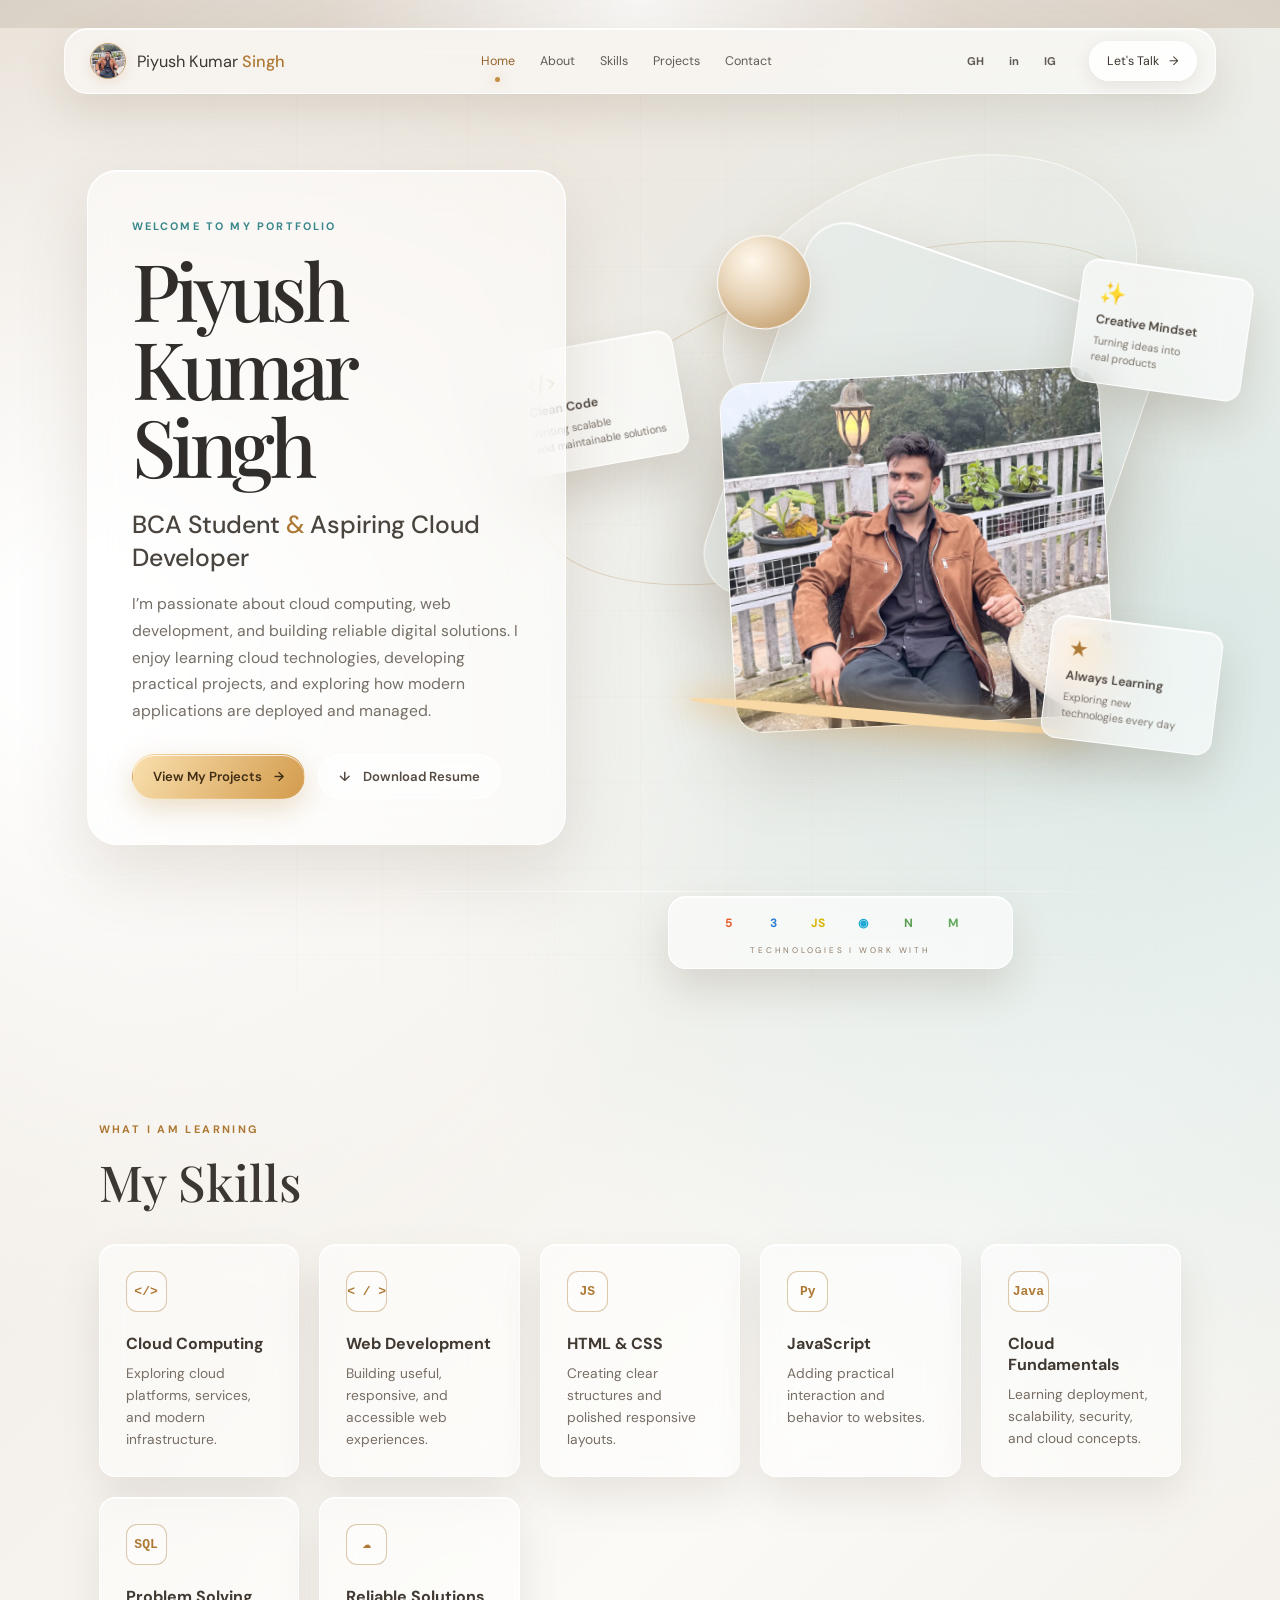
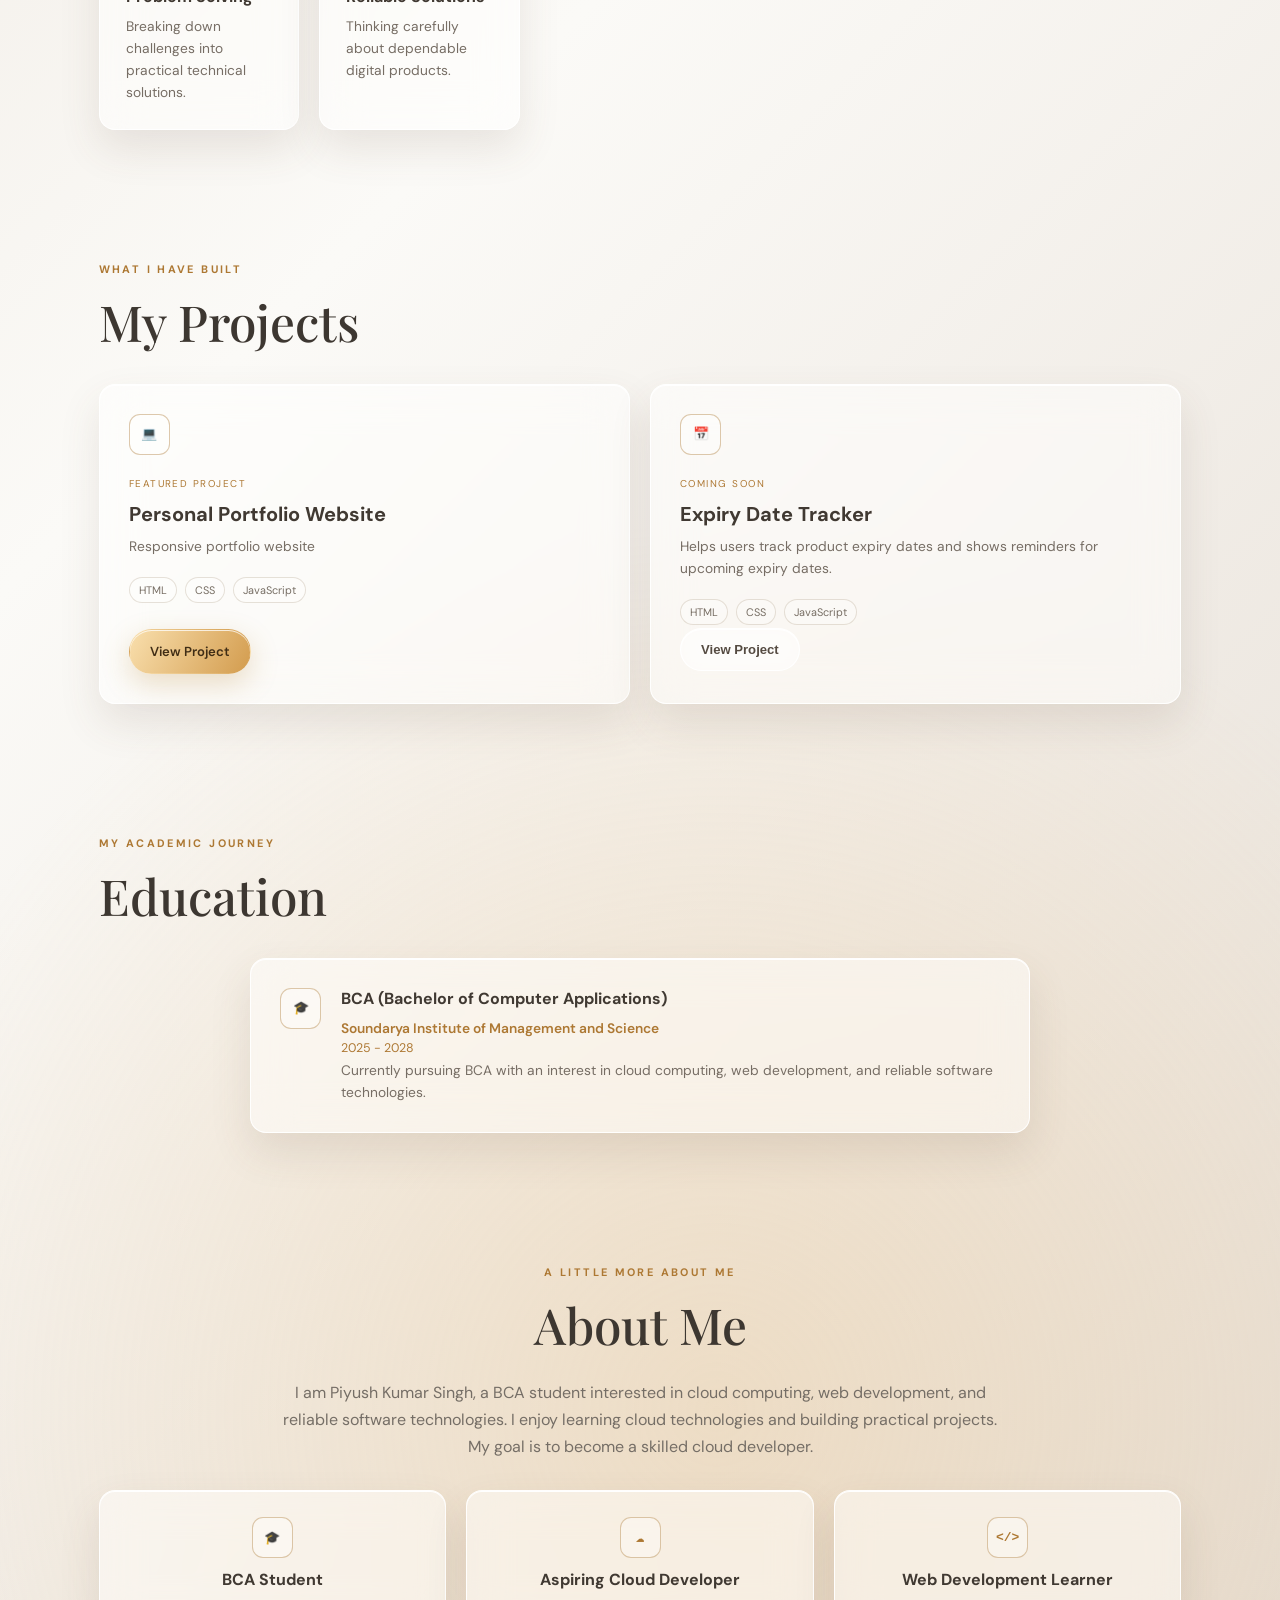
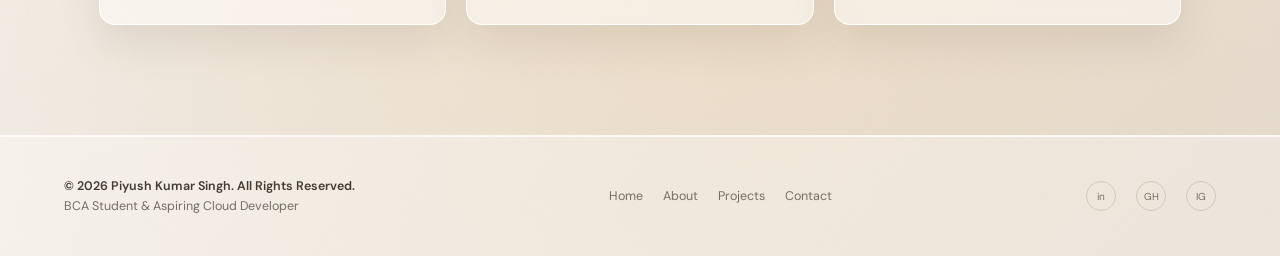
==== commit 49aa87a8: "Update index.html" ====
--- a/index.html
+++ b/index.html
@@ -8,7 +8,7 @@
 </head>
 <body>
 	<nav class="site-nav" aria-label="Primary navigation">
-		<a class="brand" href="index.html" aria-label="Piyush Kumar Singh home"><span class="brand-mark"><img src="images/piyush.jpg.png" alt=""></span><span>Piyush Kumar <strong>Singh</strong></span></a>
+		<a class="brand" href="index.html" aria-label="Piyush Kumar Singh home"><span class="brand-mark"><img src="images/piyush.png" alt=""></span><span>Piyush Kumar <strong>Singh</strong></span></a>
 		<div class="nav-links">
 			<a class="active" href="#home">Home</a>
 			<a href="#about-title">About</a>
@@ -42,7 +42,7 @@
 			<div class="hero-visual" aria-label="Piyush Kumar Singh profile photo">
 				<div class="abstract-frame">
 					<div class="abstract-panel panel-back"></div>
-					<div class="abstract-panel panel-front"><img class="profile-photo" src="images/piyush.jpg.png" alt="Piyush Kumar Singh"><span class="abstract-caption">Ideas<br>to<br>reality</span></div>
+					<div class="abstract-panel panel-front"><img class="profile-photo" src="images/piyush.png" alt="Piyush Kumar Singh"><span class="abstract-caption">Ideas<br>to<br>reality</span></div>
 					<div class="abstract-orb"></div>
 					<div class="abstract-glow"></div>
 				</div>
